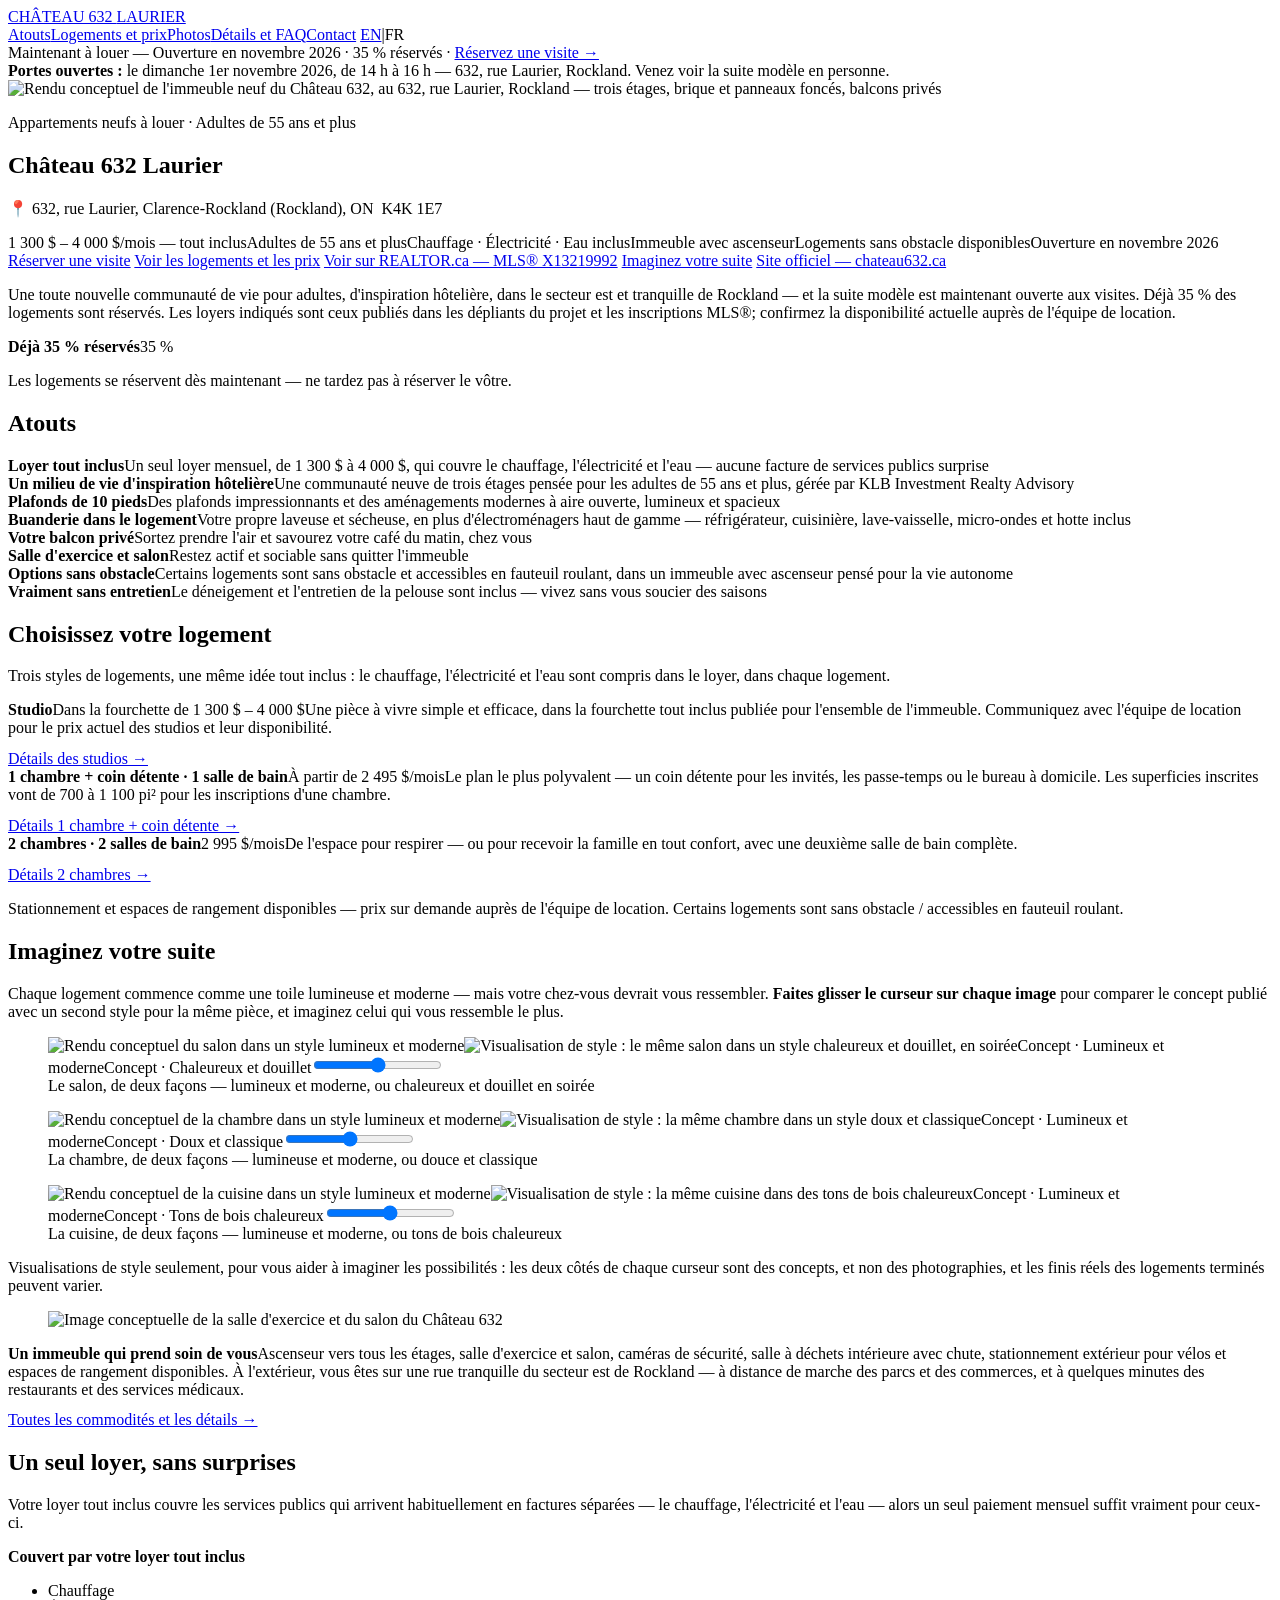
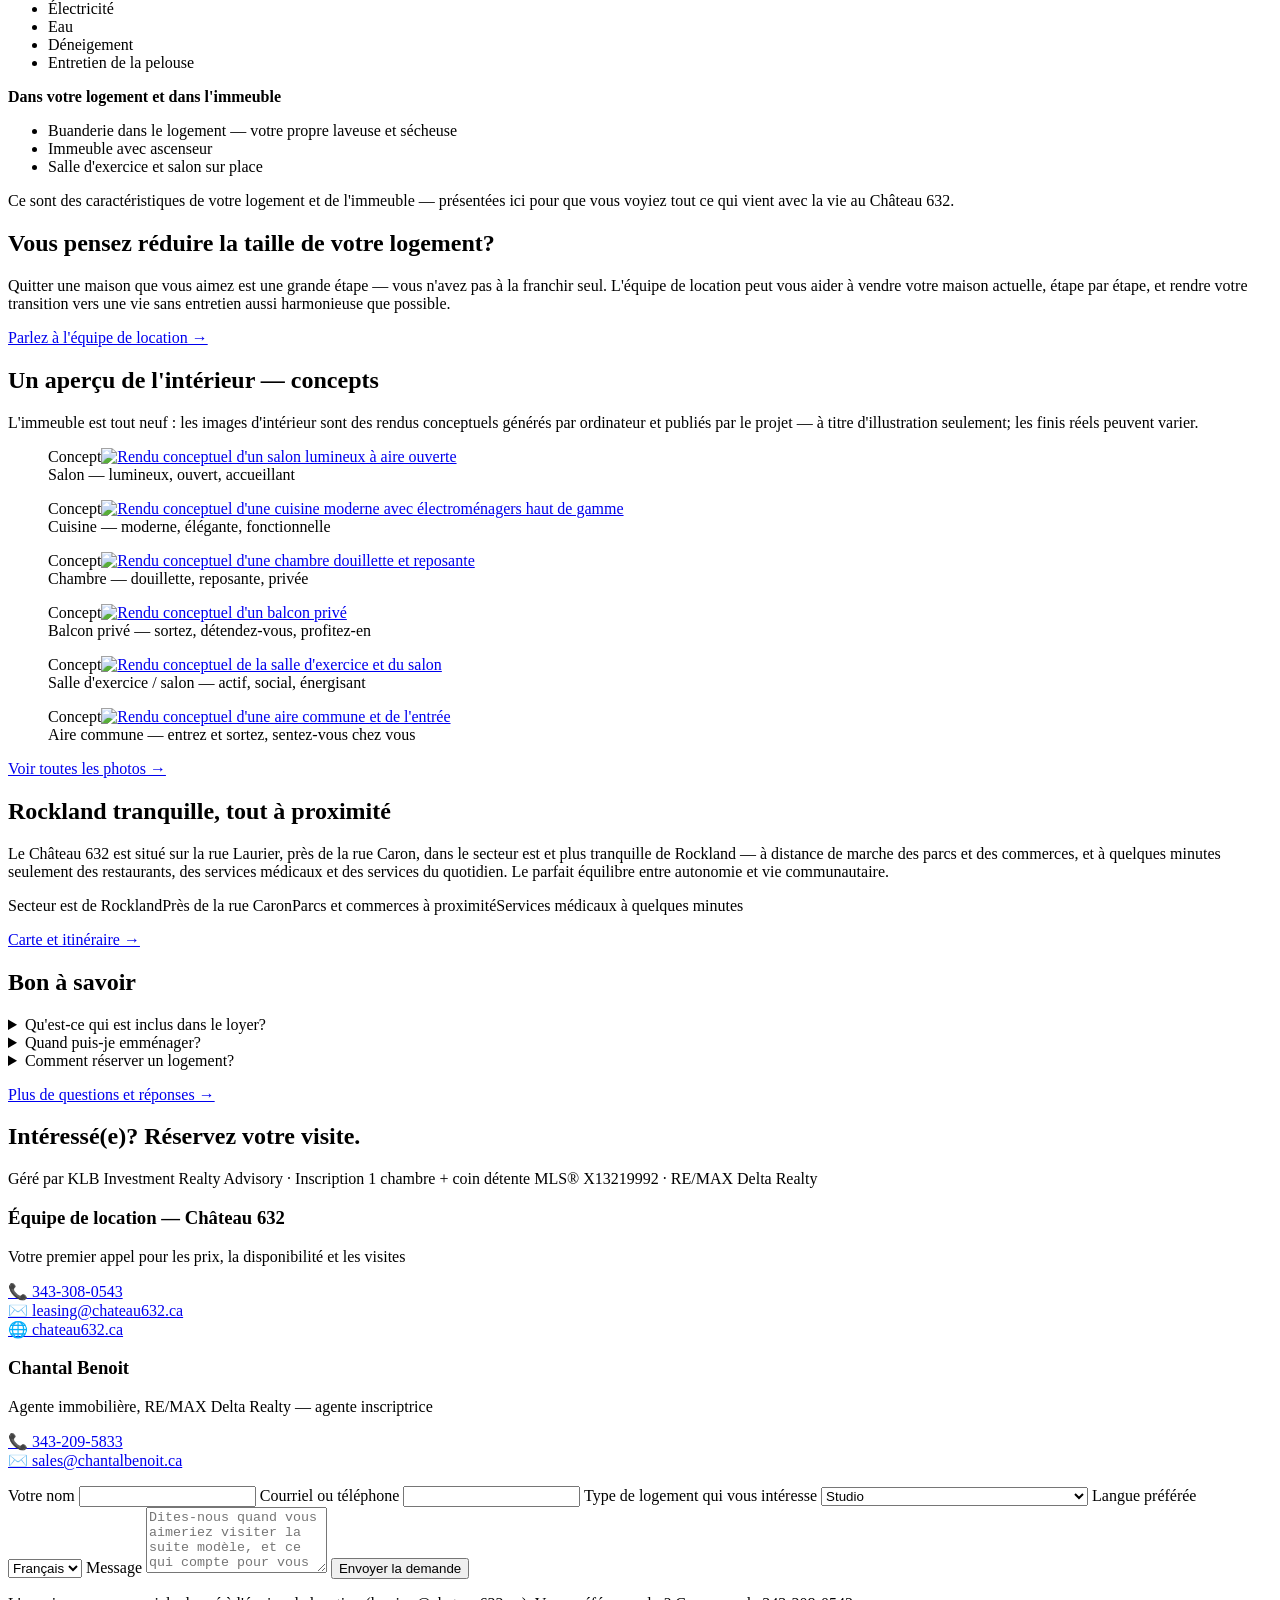
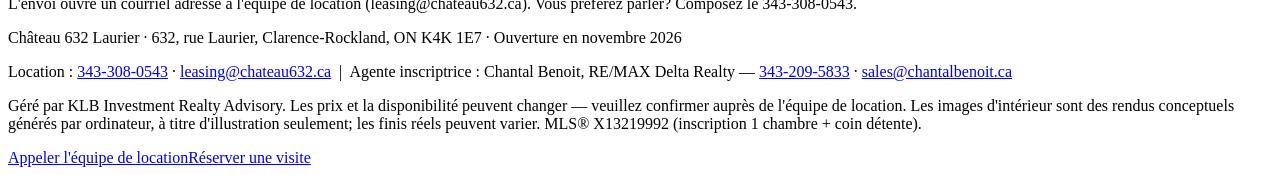
==== fr/index.html @ e91dbe4c "Château 632 site v3 — French pages" ====
<!DOCTYPE html>
<html lang="fr">
<head>
<meta charset="UTF-8">
<meta name="viewport" content="width=device-width, initial-scale=1">
<title>Château 632 Laurier — Appartements neufs 55 ans et plus à louer à Rockland, ON | Ouverture en novembre 2026</title>
<meta name="description" content="Nouvelle communauté d'appartements de style hôtelier pour adultes de 55 ans et plus, au 632, rue Laurier, Clarence-Rockland, ON K4K 1E7. Studios, 1 chambre + coin détente et 2 chambres, de 1 300 $ à 4 000 $/mois tout inclus (chauffage, électricité, eau). Ouverture en novembre 2026 — réservations en cours. Location : 343-308-0543.">
<link rel="canonical" href="https://rockland-rentals.github.io/chateau-632-laurier/fr/">
<link rel="alternate" hreflang="en" href="../">
<link rel="alternate" hreflang="fr" href="./">
<link rel="preconnect" href="https://fonts.googleapis.com">
<link rel="preconnect" href="https://fonts.gstatic.com" crossorigin>
<link href="https://fonts.googleapis.com/css2?family=Fraunces:opsz,wght@9..144,500;9..144,600;9..144,700&family=Inter:wght@400;600;700;800&display=swap" rel="stylesheet">
<link rel="icon" href="../assets/favicon.svg" type="image/svg+xml">
<meta property="og:type" content="website">
<meta property="og:title" content="Château 632 Laurier — Appartements 55 ans et plus à louer à Rockland, ON">
<meta property="og:description" content="Nouveau milieu de vie pour adultes, d'inspiration hôtelière, à Clarence-Rockland. Tout inclus, de 1 300 $ à 4 000 $/mois. Ouverture en novembre 2026 — déjà 35 % réservés.">
<meta property="og:image" content="https://rockland-rentals.github.io/chateau-632-laurier/assets/img/hero.jpg">
<meta property="og:url" content="https://rockland-rentals.github.io/chateau-632-laurier/fr/">
<link rel="preload" as="image" href="../assets/img/hero.jpg">
<link rel="stylesheet" href="../assets/style.css">
<script type="application/ld+json">
{"@context":"https://schema.org","@type":"ApartmentComplex","name":"Château 632 Laurier","address":{"@type":"PostalAddress","streetAddress":"632, rue Laurier","addressLocality":"Clarence-Rockland","addressRegion":"ON","postalCode":"K4K 1E7","addressCountry":"CA"},"telephone":"+1-343-308-0543","email":"leasing@chateau632.ca","url":"https://rockland-rentals.github.io/chateau-632-laurier/fr/"}
</script>
</head>
<body>
<header class="topbar">
  <div class="wrap topbar-in">
    <a class="brand" href="#">CHÂTEAU 632 <span>LAURIER</span></a>
    <nav>
      <a href="#atouts">Atouts</a><a href="suites.html">Logements et prix</a><a href="photos.html">Photos</a><a href="details.html">Détails et FAQ</a><a href="#contact">Contact</a>
      <span class="langtoggle" role="group" aria-label="Langue / Language"><a class="langopt" href="../">EN</a><span class="langsep" aria-hidden="true">|</span><span class="langopt is-current" aria-current="true">FR</span></span>
    </nav>
  </div>
</header>
<div class="leasebar">Maintenant à louer — Ouverture en novembre 2026 · 35 % réservés · <a href="#contact">Réservez une visite →</a></div>
<div class="openhouse"><strong>Portes ouvertes :</strong> le dimanche 1er novembre 2026, de 14 h à 16 h — 632, rue Laurier, Rockland. Venez voir la suite modèle en personne.</div>

<section class="hero">
  <img class="hero-img" src="../assets/img/hero.jpg" alt="Rendu conceptuel de l'immeuble neuf du Château 632, au 632, rue Laurier, Rockland — trois étages, brique et panneaux foncés, balcons privés">
  <div class="hero-card wrap">
    <p class="eyebrow">Appartements neufs à louer · Adultes de 55 ans et plus</p>
    <h1>Château 632 Laurier</h1>
    <p class="addr">📍 632, rue Laurier, Clarence-Rockland (Rockland), ON&nbsp; K4K&nbsp;1E7</p>
    <div class="badges">
      <span class="hl">1 300 $ – 4 000 $/mois — tout inclus</span><span>Adultes de 55 ans et plus</span><span>Chauffage · Électricité · Eau inclus</span><span>Immeuble avec ascenseur</span><span>Logements sans obstacle disponibles</span><span>Ouverture en novembre 2026</span>
    </div>
    <div class="cta-row">
      <a class="btn primary" href="#contact">Réserver une visite</a>
      <a class="btn" href="suites.html">Voir les logements et les prix</a>
      <a class="btn" href="https://www.realtor.ca/real-estate/29831370/204-206-304-306-632-laurier-street-clarence-rockland-606-town-of-rockland" target="_blank" rel="noopener">Voir sur REALTOR.ca — MLS® X13219992</a>
      <a class="btn" href="#vision">Imaginez votre suite</a>
      <a class="btn" href="https://chateau632.ca" target="_blank" rel="noopener">Site officiel — chateau632.ca</a>
    </div>
    <p class="note">Une toute nouvelle communauté de vie pour adultes, d'inspiration hôtelière, dans le secteur est et tranquille de Rockland — et la suite modèle est maintenant ouverte aux visites. Déjà 35 % des logements sont réservés. Les loyers indiqués sont ceux publiés dans les dépliants du projet et les inscriptions MLS®; confirmez la disponibilité actuelle auprès de l'équipe de location.</p>
    <div class="reserved">
      <div class="reserved-top"><strong>Déjà 35 % réservés</strong><span>35 %</span></div>
      <div class="reserved-bar" role="img" aria-label="35 pour cent des logements déjà réservés"><div class="reserved-fill"></div></div>
      <p>Les logements se réservent dès maintenant — ne tardez pas à réserver le vôtre.</p>
    </div>
  </div>
</section>

<main class="wrap">
  <section id="atouts">
    <h2>Atouts</h2>
    <div class="grid">
      <div class="card"><strong>Loyer tout inclus</strong><span>Un seul loyer mensuel, de 1 300 $ à 4 000 $, qui couvre le chauffage, l'électricité et l'eau — aucune facture de services publics surprise</span></div>
      <div class="card"><strong>Un milieu de vie d'inspiration hôtelière</strong><span>Une communauté neuve de trois étages pensée pour les adultes de 55 ans et plus, gérée par KLB Investment Realty Advisory</span></div>
      <div class="card"><strong>Plafonds de 10 pieds</strong><span>Des plafonds impressionnants et des aménagements modernes à aire ouverte, lumineux et spacieux</span></div>
      <div class="card"><strong>Buanderie dans le logement</strong><span>Votre propre laveuse et sécheuse, en plus d'électroménagers haut de gamme — réfrigérateur, cuisinière, lave-vaisselle, micro-ondes et hotte inclus</span></div>
      <div class="card"><strong>Votre balcon privé</strong><span>Sortez prendre l'air et savourez votre café du matin, chez vous</span></div>
      <div class="card"><strong>Salle d'exercice et salon</strong><span>Restez actif et sociable sans quitter l'immeuble</span></div>
      <div class="card"><strong>Options sans obstacle</strong><span>Certains logements sont sans obstacle et accessibles en fauteuil roulant, dans un immeuble avec ascenseur pensé pour la vie autonome</span></div>
      <div class="card"><strong>Vraiment sans entretien</strong><span>Le déneigement et l'entretien de la pelouse sont inclus — vivez sans vous soucier des saisons</span></div>
    </div>
  </section>

  <section id="logements">
    <h2>Choisissez votre logement</h2>
    <p>Trois styles de logements, une même idée tout inclus : le chauffage, l'électricité et l'eau sont compris dans le loyer, dans chaque logement.</p>
    <div class="grid">
      <div class="card"><strong>Studio</strong><span class="price">Dans la fourchette de 1 300 $ – 4 000 $</span><span>Une pièce à vivre simple et efficace, dans la fourchette tout inclus publiée pour l'ensemble de l'immeuble. Communiquez avec l'équipe de location pour le prix actuel des studios et leur disponibilité.</span><p style="margin:.8em 0 0"><a class="btn" href="suites.html">Détails des studios →</a></p></div>
      <div class="card"><strong>1 chambre + coin détente · 1 salle de bain</strong><span class="price">À partir de 2 495 $/mois</span><span>Le plan le plus polyvalent — un coin détente pour les invités, les passe-temps ou le bureau à domicile. Les superficies inscrites vont de 700 à 1 100 pi² pour les inscriptions d'une chambre.</span><p style="margin:.8em 0 0"><a class="btn" href="suites.html">Détails 1 chambre + coin détente →</a></p></div>
      <div class="card"><strong>2 chambres · 2 salles de bain</strong><span class="price">2 995 $/mois</span><span>De l'espace pour respirer — ou pour recevoir la famille en tout confort, avec une deuxième salle de bain complète.</span><p style="margin:.8em 0 0"><a class="btn" href="suites.html">Détails 2 chambres →</a></p></div>
    </div>
    <p class="note">Stationnement et espaces de rangement disponibles — prix sur demande auprès de l'équipe de location. Certains logements sont sans obstacle / accessibles en fauteuil roulant.</p>
  </section>


  <section id="vision" class="concepts">
    <h2>Imaginez votre suite</h2>
    <p>Chaque logement commence comme une toile lumineuse et moderne — mais votre chez-vous devrait vous ressembler. <strong>Faites glisser le curseur sur chaque image</strong> pour comparer le concept publié avec un second style pour la même pièce, et imaginez celui qui vous ressemble le plus.</p>
    <div class="compare-grid">
      <figure>
        <div class="compare"><img src="../assets/img/living-room.jpg" alt="Rendu conceptuel du salon dans un style lumineux et moderne"><img class="cmp-top" src="../assets/img/living-room-alt.jpg" alt="Visualisation de style : le même salon dans un style chaleureux et douillet, en soirée"><span class="cmp-label left">Concept · Lumineux et moderne</span><span class="cmp-label right">Concept · Chaleureux et douillet</span><input type="range" min="0" max="100" value="50" aria-label="Glissez pour comparer le salon dans les styles lumineux et moderne, et chaleureux et douillet"></div>
        <figcaption>Le salon, de deux façons — lumineux et moderne, ou chaleureux et douillet en soirée</figcaption>
      </figure>
      <figure>
        <div class="compare"><img src="../assets/img/bedroom.jpg" alt="Rendu conceptuel de la chambre dans un style lumineux et moderne"><img class="cmp-top" src="../assets/img/bedroom-alt.jpg" alt="Visualisation de style : la même chambre dans un style doux et classique"><span class="cmp-label left">Concept · Lumineux et moderne</span><span class="cmp-label right">Concept · Doux et classique</span><input type="range" min="0" max="100" value="50" aria-label="Glissez pour comparer la chambre dans les styles lumineux et moderne, et doux et classique"></div>
        <figcaption>La chambre, de deux façons — lumineuse et moderne, ou douce et classique</figcaption>
      </figure>
      <figure>
        <div class="compare"><img src="../assets/img/kitchen.jpg" alt="Rendu conceptuel de la cuisine dans un style lumineux et moderne"><img class="cmp-top" src="../assets/img/kitchen-alt.jpg" alt="Visualisation de style : la même cuisine dans des tons de bois chaleureux"><span class="cmp-label left">Concept · Lumineux et moderne</span><span class="cmp-label right">Concept · Tons de bois chaleureux</span><input type="range" min="0" max="100" value="50" aria-label="Glissez pour comparer la cuisine dans les styles lumineux et moderne, et tons de bois chaleureux"></div>
        <figcaption>La cuisine, de deux façons — lumineuse et moderne, ou tons de bois chaleureux</figcaption>
      </figure>
    </div>
    <p class="note">Visualisations de style seulement, pour vous aider à imaginer les possibilités : les deux côtés de chaque curseur sont des concepts, et non des photographies, et les finis réels des logements terminés peuvent varier.</p>
  </section>

  <section id="commodites">
    <div class="grid two" style="align-items:stretch">
      <figure class="feature-photo"><img src="../assets/img/exercise-lounge.jpg" alt="Image conceptuelle de la salle d'exercice et du salon du Château 632"></figure>
      <div class="card"><strong>Un immeuble qui prend soin de vous</strong><span>Ascenseur vers tous les étages, salle d'exercice et salon, caméras de sécurité, salle à déchets intérieure avec chute, stationnement extérieur pour vélos et espaces de rangement disponibles. À l'extérieur, vous êtes sur une rue tranquille du secteur est de Rockland — à distance de marche des parcs et des commerces, et à quelques minutes des restaurants et des services médicaux.</span><p style="margin:.8em 0 0"><a class="btn" href="details.html">Toutes les commodités et les détails →</a></p></div>
    </div>
  </section>


  <section id="inclus">
    <h2>Un seul loyer, sans surprises</h2>
    <p>Votre loyer tout inclus couvre les services publics qui arrivent habituellement en factures séparées — le chauffage, l'électricité et l'eau — alors un seul paiement mensuel suffit vraiment pour ceux-ci.</p>
    <div class="grid two">
      <div class="card"><strong>Couvert par votre loyer tout inclus</strong>
        <ul class="checklist">
          <li>Chauffage</li>
          <li>Électricité</li>
          <li>Eau</li>
          <li>Déneigement</li>
          <li>Entretien de la pelouse</li>
        </ul>
      </div>
      <div class="card"><strong>Dans votre logement et dans l'immeuble</strong>
        <ul class="checklist">
          <li>Buanderie dans le logement — votre propre laveuse et sécheuse</li>
          <li>Immeuble avec ascenseur</li>
          <li>Salle d'exercice et salon sur place</li>
        </ul>
        <p class="note">Ce sont des caractéristiques de votre logement et de l'immeuble — présentées ici pour que vous voyiez tout ce qui vient avec la vie au Château 632.</p>
      </div>
    </div>
  </section>

  <section id="reduction" class="concepts">
    <h2>Vous pensez réduire la taille de votre logement?</h2>
    <p>Quitter une maison que vous aimez est une grande étape — vous n'avez pas à la franchir seul. L'équipe de location peut vous aider à vendre votre maison actuelle, étape par étape, et rendre votre transition vers une vie sans entretien aussi harmonieuse que possible.</p>
    <p><a class="btn primary" href="#contact">Parlez à l'équipe de location →</a></p>
  </section>

  <section id="photos">
    <h2>Un aperçu de l'intérieur — concepts</h2>
    <p class="note">L'immeuble est tout neuf : les images d'intérieur sont des rendus conceptuels générés par ordinateur et publiés par le projet — à titre d'illustration seulement; les finis réels peuvent varier.</p>
    <div class="gallery">
      <figure><span class="concept-tag">Concept</span><a href="../assets/img/living-room.jpg"><img src="../assets/img/living-room.jpg" alt="Rendu conceptuel d'un salon lumineux à aire ouverte"></a><figcaption>Salon — lumineux, ouvert, accueillant</figcaption></figure>
      <figure><span class="concept-tag">Concept</span><a href="../assets/img/kitchen.jpg"><img src="../assets/img/kitchen.jpg" alt="Rendu conceptuel d'une cuisine moderne avec électroménagers haut de gamme"></a><figcaption>Cuisine — moderne, élégante, fonctionnelle</figcaption></figure>
      <figure><span class="concept-tag">Concept</span><a href="../assets/img/bedroom.jpg"><img src="../assets/img/bedroom.jpg" alt="Rendu conceptuel d'une chambre douillette et reposante"></a><figcaption>Chambre — douillette, reposante, privée</figcaption></figure>
      <figure><span class="concept-tag">Concept</span><a href="../assets/img/balcony.jpg"><img src="../assets/img/balcony.jpg" alt="Rendu conceptuel d'un balcon privé"></a><figcaption>Balcon privé — sortez, détendez-vous, profitez-en</figcaption></figure>
      <figure><span class="concept-tag">Concept</span><a href="../assets/img/exercise-lounge.jpg"><img src="../assets/img/exercise-lounge.jpg" alt="Rendu conceptuel de la salle d'exercice et du salon"></a><figcaption>Salle d'exercice / salon — actif, social, énergisant</figcaption></figure>
      <figure><span class="concept-tag">Concept</span><a href="../assets/img/common-area.jpg"><img src="../assets/img/common-area.jpg" alt="Rendu conceptuel d'une aire commune et de l'entrée"></a><figcaption>Aire commune — entrez et sortez, sentez-vous chez vous</figcaption></figure>
    </div>
    <p><a class="btn" href="photos.html">Voir toutes les photos →</a></p>
  </section>

  <section id="secteur">
    <h2>Rockland tranquille, tout à proximité</h2>
    <p>Le Château 632 est situé sur la rue Laurier, près de la rue Caron, dans le secteur est et plus tranquille de Rockland — à distance de marche des parcs et des commerces, et à quelques minutes seulement des restaurants, des services médicaux et des services du quotidien. Le parfait équilibre entre autonomie et vie communautaire.</p>
    <div class="badges">
      <span>Secteur est de Rockland</span><span>Près de la rue Caron</span><span>Parcs et commerces à proximité</span><span>Services médicaux à quelques minutes</span>
    </div>
    <p><a class="btn" href="details.html#emplacement">Carte et itinéraire →</a></p>
  </section>

  <section id="faq-apercu" class="faq">
    <h2>Bon à savoir</h2>
    <details><summary>Qu'est-ce qui est inclus dans le loyer?</summary><p>Le chauffage, l'électricité et l'eau sont inclus dans le loyer de chaque logement, et le déneigement et l'entretien de la pelouse le sont aussi. Le stationnement et le rangement sont disponibles — demandez les prix actuels à l'équipe de location.</p></details>
    <details><summary>Quand puis-je emménager?</summary><p>Le Château 632 ouvre en novembre 2026, et les réservations sont en cours — déjà 35 % des logements sont réservés. La suite modèle est ouverte aux visites.</p></details>
    <details><summary>Comment réserver un logement?</summary><p>Appelez l'équipe de location au <a href="tel:+13433080543">343-308-0543</a> ou écrivez à <a href="mailto:leasing@chateau632.ca">leasing@chateau632.ca</a> pour réserver une visite et choisir votre logement.</p></details>
    <p><a class="btn" href="details.html#faq">Plus de questions et réponses →</a></p>
  </section>

  <section id="contact">
    <h2>Intéressé(e)? Réservez votre visite.</h2>
    <p class="note">Géré par KLB Investment Realty Advisory · Inscription 1 chambre + coin détente MLS® X13219992 · RE/MAX Delta Realty</p>
    <div class="grid two">
      <div class="card contact-card">
        <h3>Équipe de location — Château 632</h3>
        <p>Votre premier appel pour les prix, la disponibilité et les visites</p>
        <p><a href="tel:+13433080543">📞 343-308-0543</a><br><a href="mailto:leasing@chateau632.ca">✉️ leasing@chateau632.ca</a><br><a href="https://chateau632.ca" target="_blank" rel="noopener">🌐 chateau632.ca</a></p>
      </div>
      <div class="card contact-card">
        <h3>Chantal Benoit</h3>
        <p>Agente immobilière, RE/MAX Delta Realty — agente inscriptrice</p>
        <p><a href="tel:+13432095833">📞 343-209-5833</a><br><a href="mailto:sales@chantalbenoit.ca">✉️ sales@chantalbenoit.ca</a></p>
      </div>
    </div>

    <form name="inquiry" method="POST" class="form">
      <label>Votre nom <input name="name" required></label>
      <label>Courriel ou téléphone <input name="contact" required></label>
      <label>Type de logement qui vous intéresse
        <select name="suite">
          <option>Studio</option>
          <option>1 chambre + coin détente, 1 salle de bain</option>
          <option>2 chambres, 2 salles de bain</option>
          <option>Pas encore certain</option>
        </select>
      </label>
      <label>Langue préférée
        <select name="language">
          <option>Français</option>
          <option>English</option>
        </select>
      </label>
      <label>Message <textarea name="message" rows="4" placeholder="Dites-nous quand vous aimeriez visiter la suite modèle, et ce qui compte pour vous — étage, balcon, caractéristiques sans obstacle…"></textarea></label>
      <button class="btn primary" type="submit">Envoyer la demande</button>
      <p class="note">L'envoi ouvre un courriel adressé à l'équipe de location (leasing@chateau632.ca). Vous préférez parler? Composez le 343-308-0543.</p>
    </form>
  </section>
</main>

<footer>
  <div class="wrap">
    <p>Château 632 Laurier · 632, rue Laurier, Clarence-Rockland, ON K4K 1E7 · Ouverture en novembre 2026</p>
    <p>Location : <a href="tel:+13433080543">343-308-0543</a> · <a href="mailto:leasing@chateau632.ca">leasing@chateau632.ca</a> &nbsp;|&nbsp; Agente inscriptrice : Chantal Benoit, RE/MAX Delta Realty — <a href="tel:+13432095833">343-209-5833</a> · <a href="mailto:sales@chantalbenoit.ca">sales@chantalbenoit.ca</a></p>
    <p class="small">Géré par KLB Investment Realty Advisory. Les prix et la disponibilité peuvent changer — veuillez confirmer auprès de l'équipe de location. Les images d'intérieur sont des rendus conceptuels générés par ordinateur, à titre d'illustration seulement; les finis réels peuvent varier. MLS® X13219992 (inscription 1 chambre + coin détente).</p>
  </div>
</footer>

<div class="callbar">
  <a href="tel:+13433080543">Appeler l'équipe de location</a><a href="#contact">Réserver une visite</a>
</div>
<script src="../assets/site.js"></script>
</body>
</html>
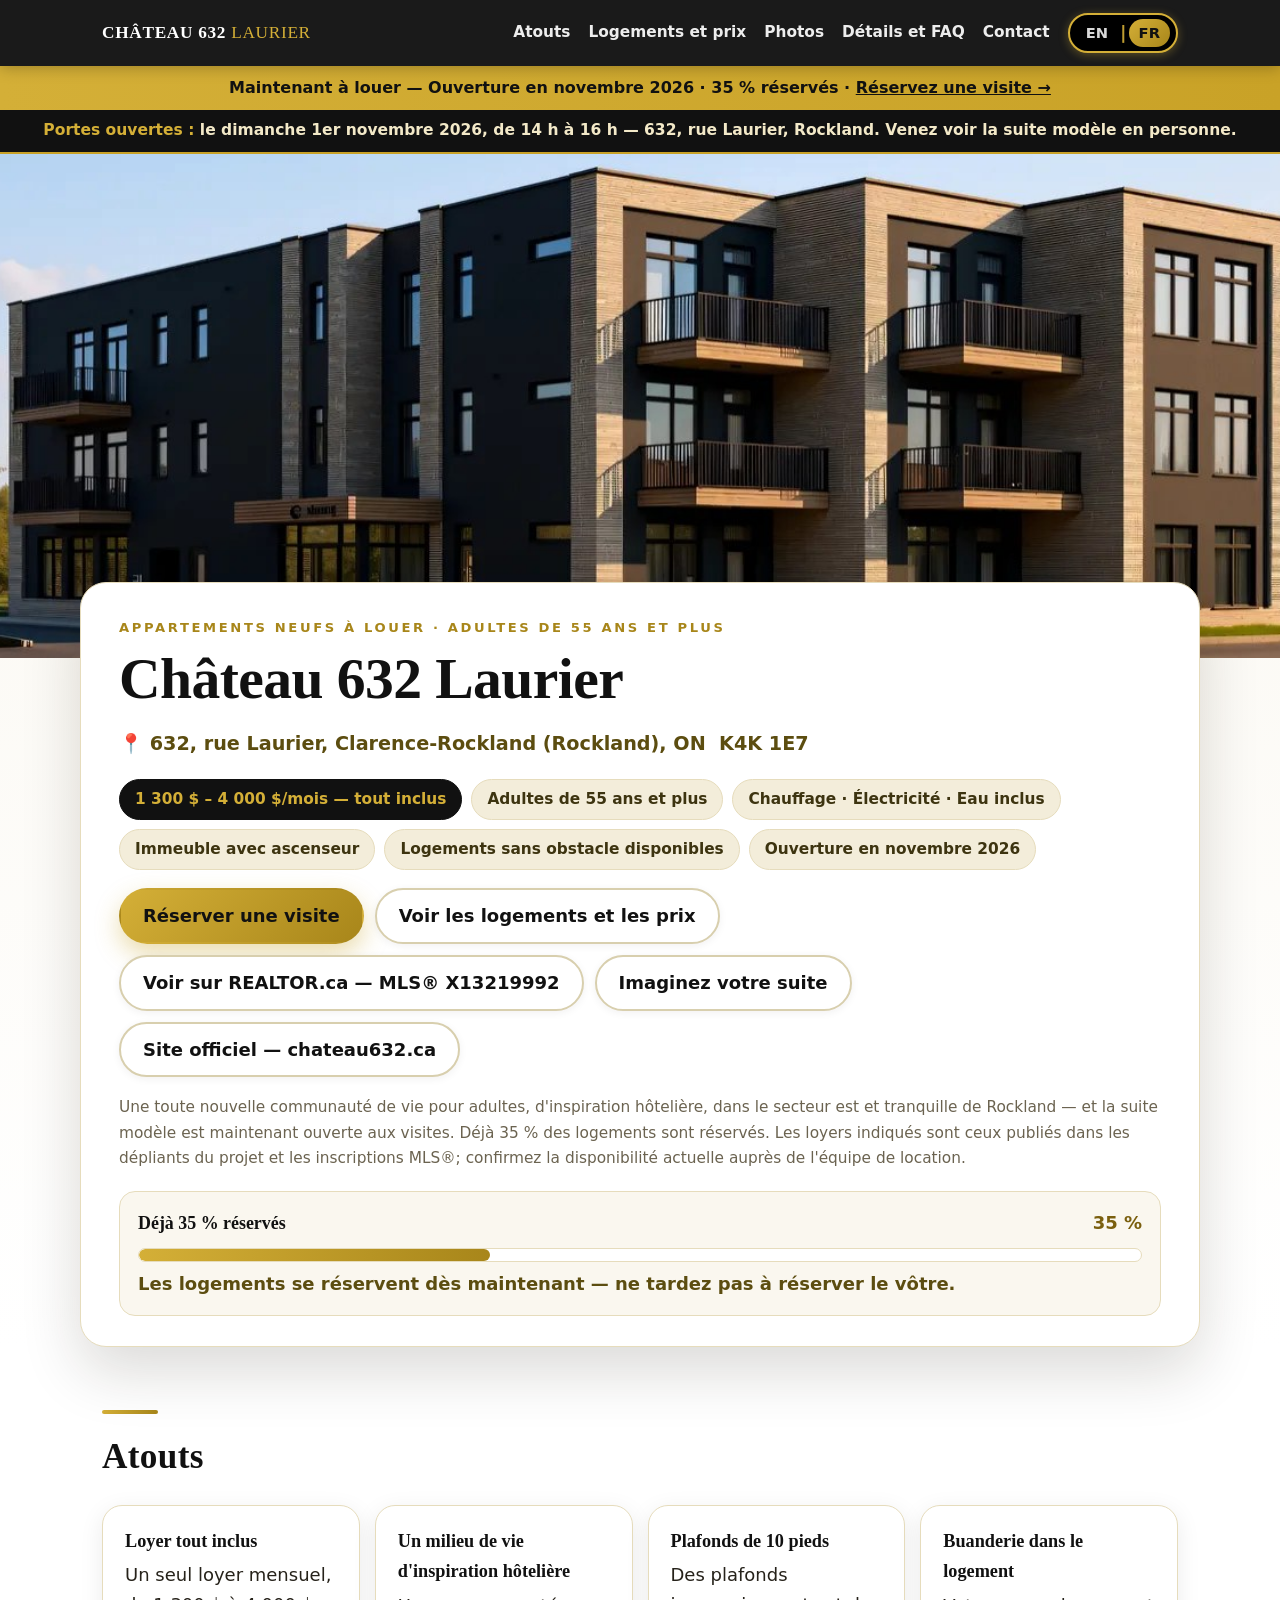
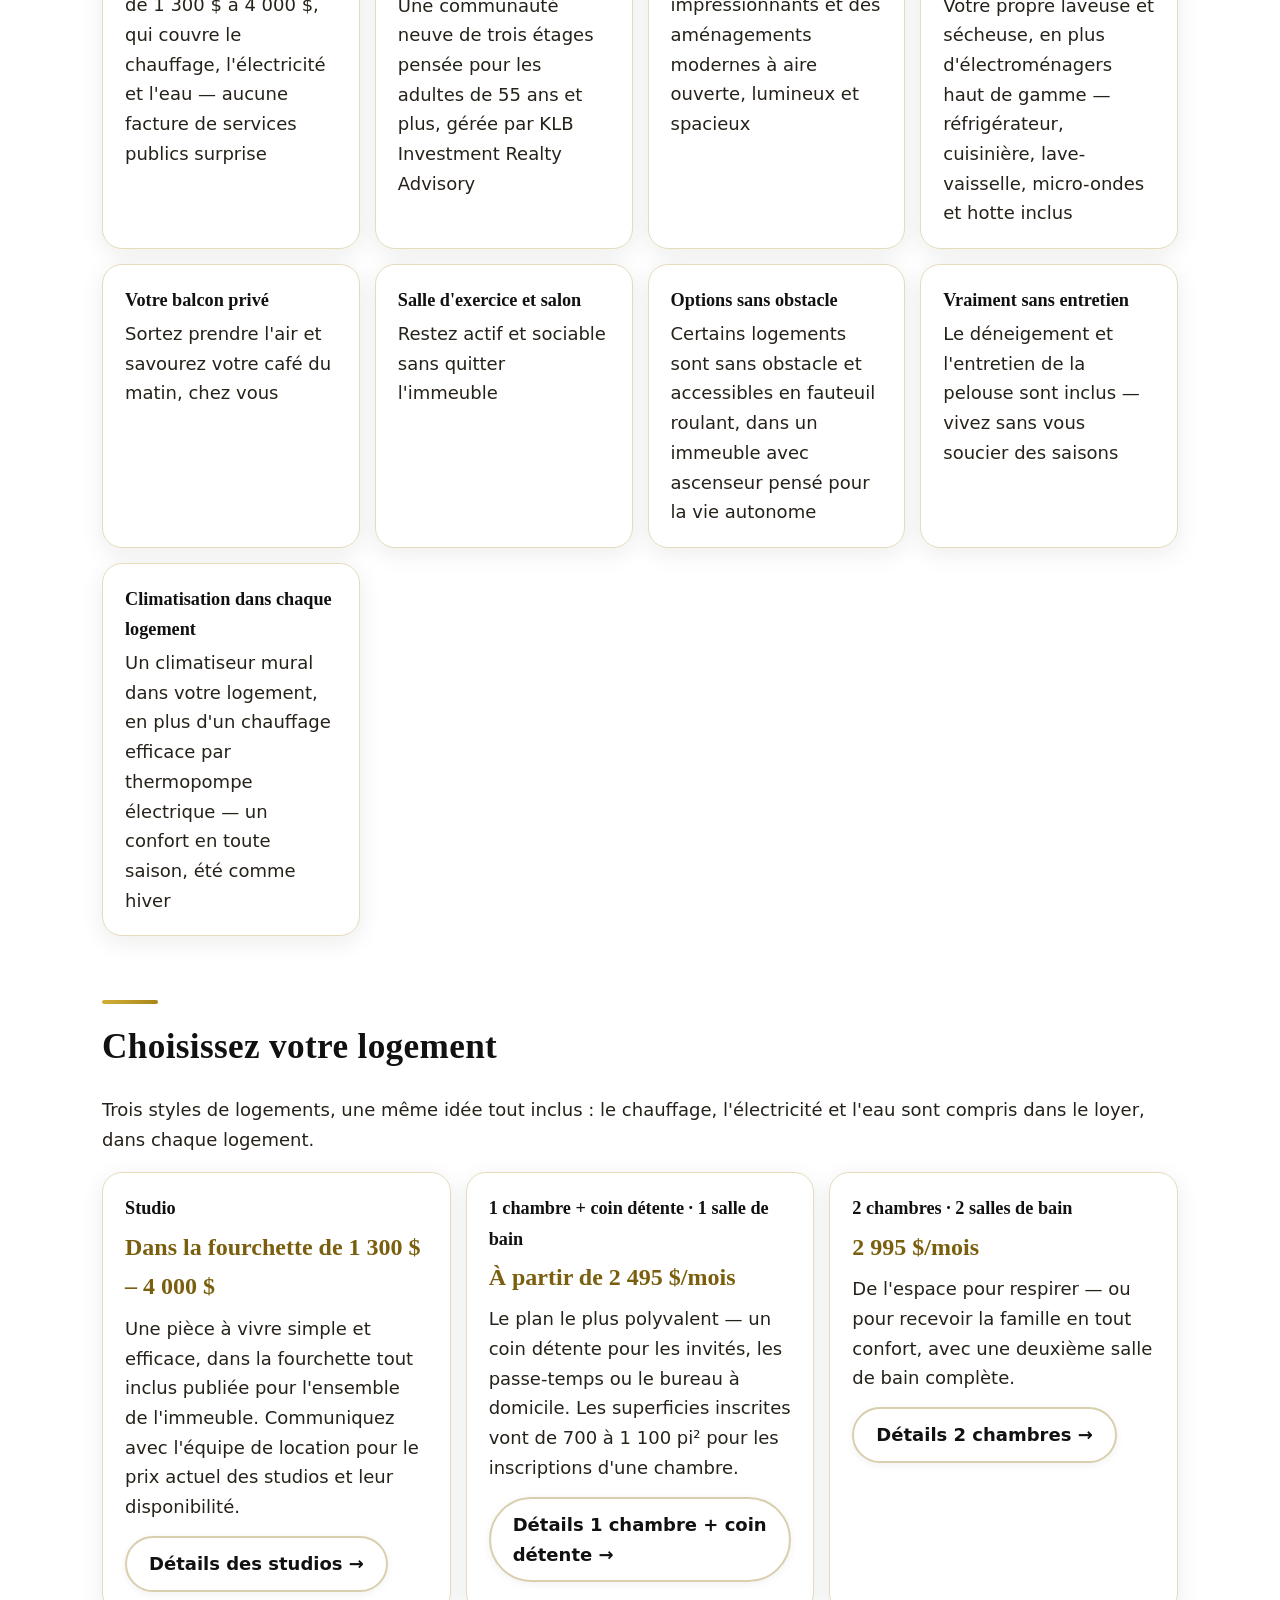
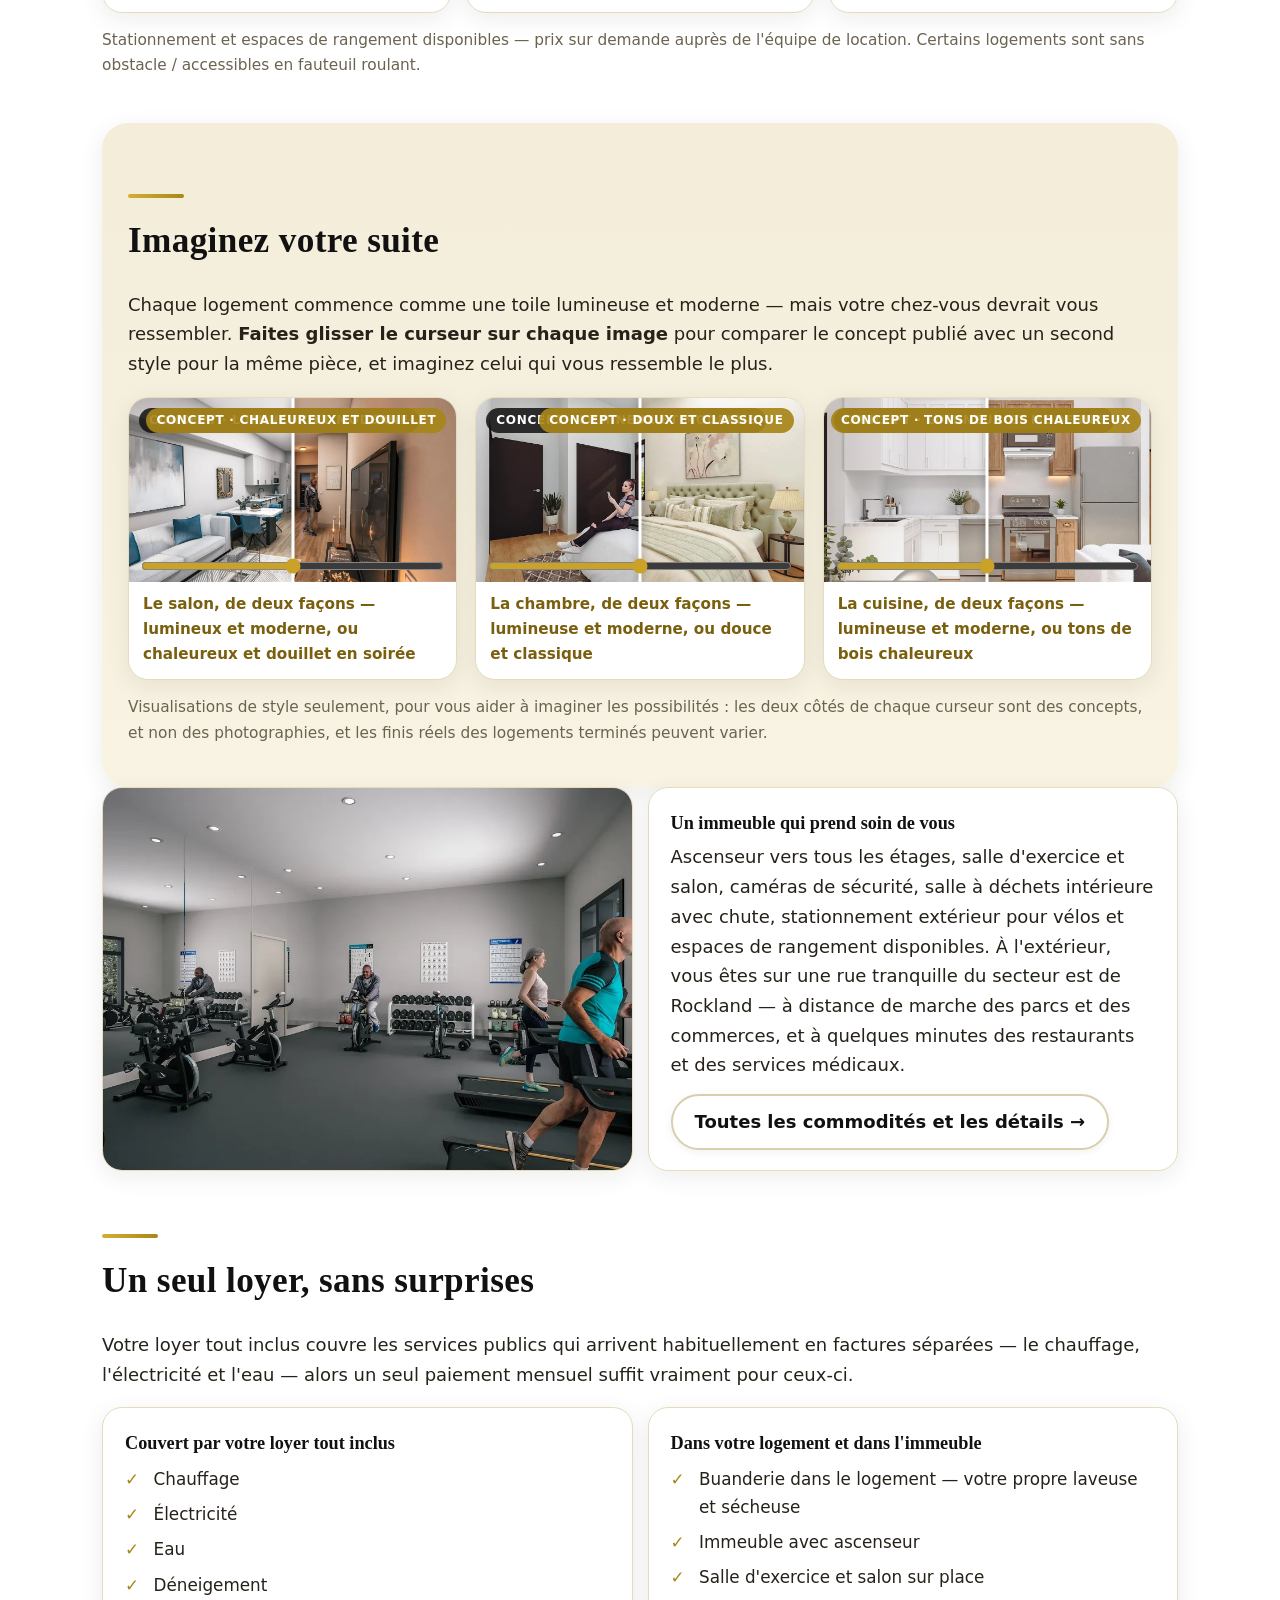
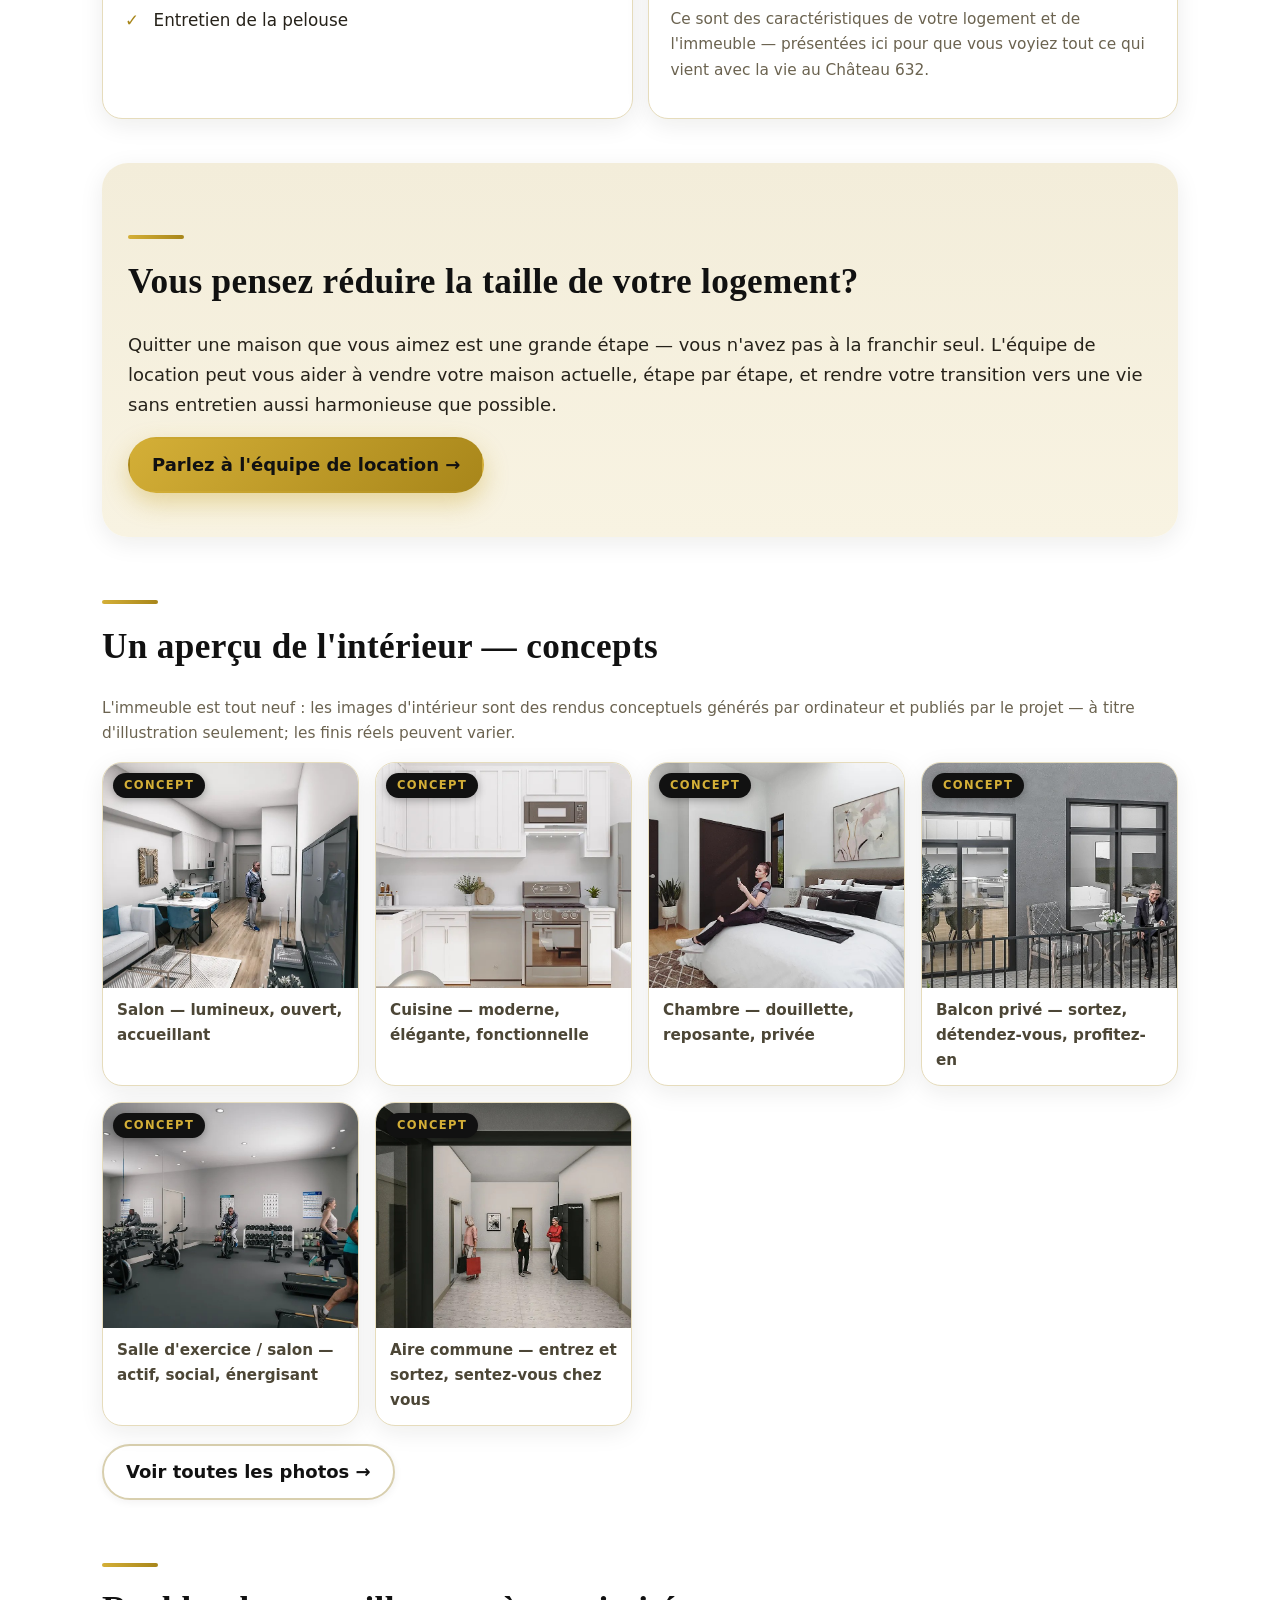
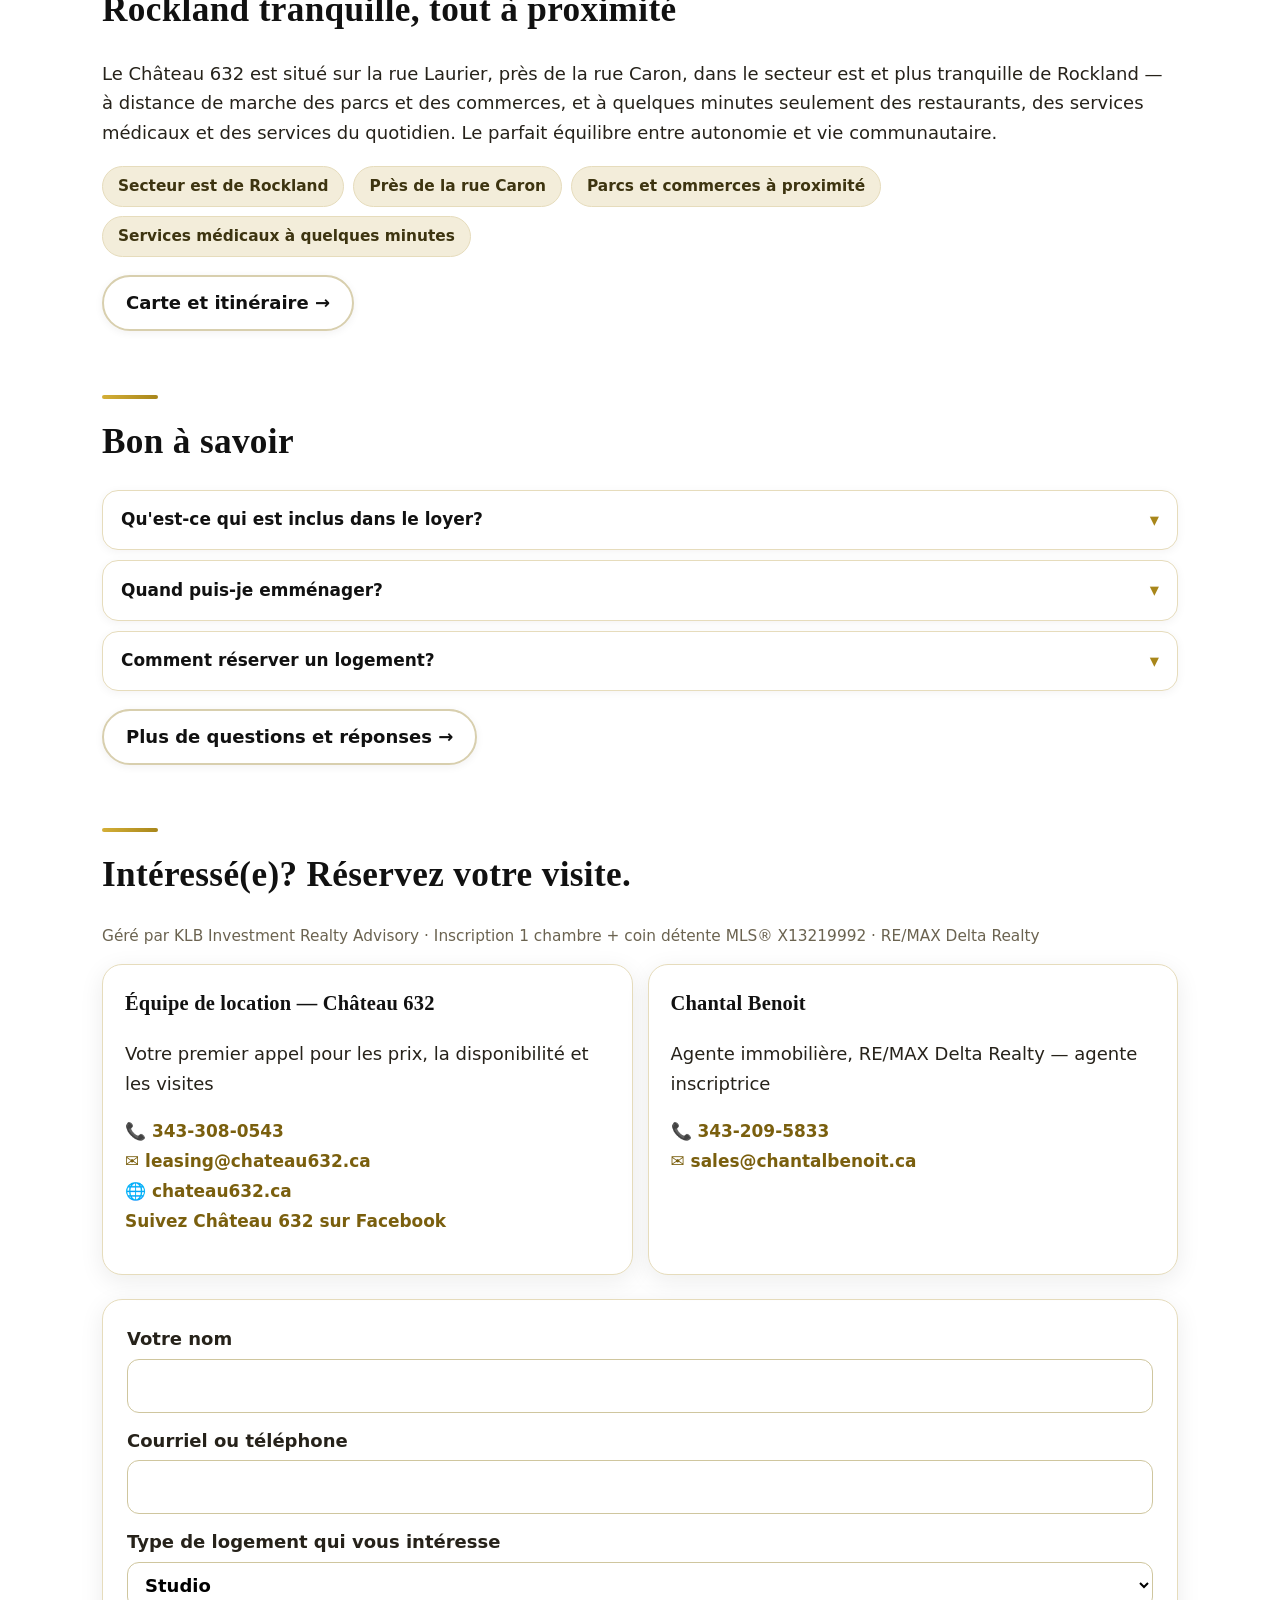
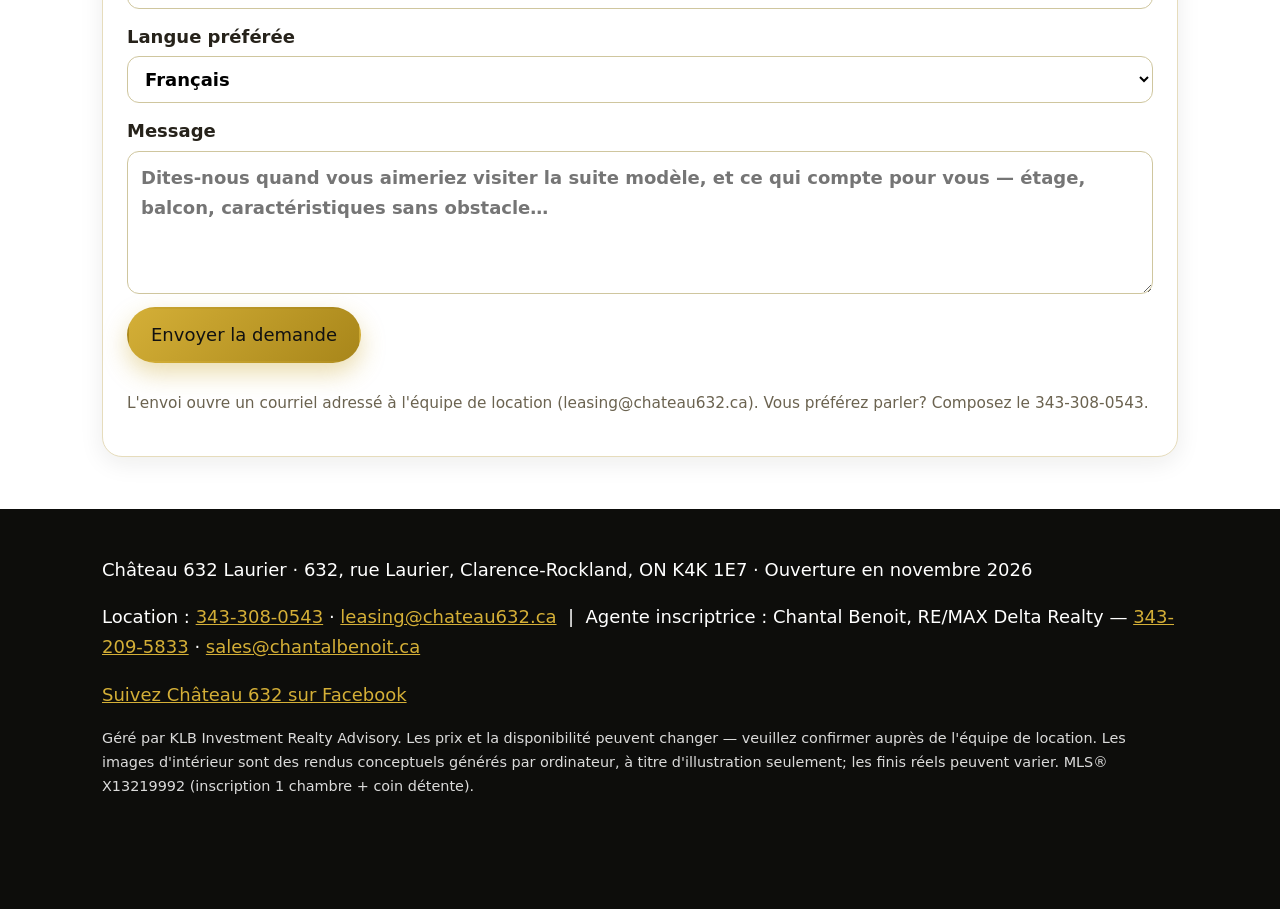
==== commit d7fd83fe: "Château 632 site v4 — A/C, construction timeline, suite numbers, Facebook link, construction aerial" ====
--- a/fr/index.html
+++ b/fr/index.html
@@ -73,6 +73,7 @@
       <div class="card"><strong>Salle d'exercice et salon</strong><span>Restez actif et sociable sans quitter l'immeuble</span></div>
       <div class="card"><strong>Options sans obstacle</strong><span>Certains logements sont sans obstacle et accessibles en fauteuil roulant, dans un immeuble avec ascenseur pensé pour la vie autonome</span></div>
       <div class="card"><strong>Vraiment sans entretien</strong><span>Le déneigement et l'entretien de la pelouse sont inclus — vivez sans vous soucier des saisons</span></div>
+      <div class="card"><strong>Climatisation dans chaque logement</strong><span>Un climatiseur mural dans votre logement, en plus d'un chauffage efficace par thermopompe électrique — un confort en toute saison, été comme hiver</span></div>
     </div>
   </section>
 
@@ -184,7 +185,7 @@
       <div class="card contact-card">
         <h3>Équipe de location — Château 632</h3>
         <p>Votre premier appel pour les prix, la disponibilité et les visites</p>
-        <p><a href="tel:+13433080543">📞 343-308-0543</a><br><a href="mailto:leasing@chateau632.ca">✉️ leasing@chateau632.ca</a><br><a href="https://chateau632.ca" target="_blank" rel="noopener">🌐 chateau632.ca</a></p>
+        <p><a href="tel:+13433080543">📞 343-308-0543</a><br><a href="mailto:leasing@chateau632.ca">✉️ leasing@chateau632.ca</a><br><a href="https://chateau632.ca" target="_blank" rel="noopener">🌐 chateau632.ca</a><br><a href="https://www.facebook.com/Chateau632" target="_blank" rel="noopener">Suivez Château 632 sur Facebook</a></p>
       </div>
       <div class="card contact-card">
         <h3>Chantal Benoit</h3>
@@ -221,6 +222,7 @@
   <div class="wrap">
     <p>Château 632 Laurier · 632, rue Laurier, Clarence-Rockland, ON K4K 1E7 · Ouverture en novembre 2026</p>
     <p>Location : <a href="tel:+13433080543">343-308-0543</a> · <a href="mailto:leasing@chateau632.ca">leasing@chateau632.ca</a> &nbsp;|&nbsp; Agente inscriptrice : Chantal Benoit, RE/MAX Delta Realty — <a href="tel:+13432095833">343-209-5833</a> · <a href="mailto:sales@chantalbenoit.ca">sales@chantalbenoit.ca</a></p>
+    <p><a href="https://www.facebook.com/Chateau632" target="_blank" rel="noopener">Suivez Château 632 sur Facebook</a></p>
     <p class="small">Géré par KLB Investment Realty Advisory. Les prix et la disponibilité peuvent changer — veuillez confirmer auprès de l'équipe de location. Les images d'intérieur sont des rendus conceptuels générés par ordinateur, à titre d'illustration seulement; les finis réels peuvent varier. MLS® X13219992 (inscription 1 chambre + coin détente).</p>
   </div>
 </footer>
--- a/assets/style.css
+++ b/assets/style.css
@@ -0,0 +1,151 @@
+:root{
+  --black:#111111; --ink:#26221a; --gold:#c9a227; --gold2:#a8861a; --goldbright:#d4af37;
+  --sand:#f3edda; --sand2:#e6dcbc; --cream:#faf7ef; --paper:#ffffff;
+  --shadow:0 6px 24px rgba(30,25,10,.08); --shadow-lg:0 24px 60px rgba(30,25,10,.16); --radius:20px;
+}
+*{box-sizing:border-box}
+html{scroll-behavior:smooth}
+body{margin:0;font-family:"Inter",system-ui,-apple-system,"Segoe UI",Roboto,Arial,sans-serif;color:var(--ink);background:var(--paper);line-height:1.65;font-size:18px;-webkit-font-smoothing:antialiased;text-rendering:optimizeLegibility}
+h1,h2,h3{font-family:"Fraunces",Georgia,"Times New Roman",serif;font-weight:600;color:var(--black);letter-spacing:.01em}
+.wrap{max-width:1120px;margin:0 auto;padding:0 22px}
+img{max-width:100%}
+::selection{background:var(--sand2)}
+
+/* Top bar */
+.topbar{background:rgba(17,17,17,.96);color:#fff;position:sticky;top:0;z-index:20;box-shadow:0 2px 14px rgba(0,0,0,.25);backdrop-filter:blur(10px)}
+.topbar-in{display:flex;justify-content:space-between;align-items:center;gap:16px;padding:13px 22px}
+.brand{color:#fff;text-decoration:none;font-weight:800;font-size:1.08rem;font-family:"Fraunces",Georgia,serif;letter-spacing:.04em}
+.brand span{font-weight:400;color:var(--goldbright)}
+.topbar nav{display:flex;gap:18px;flex-wrap:wrap;align-items:center}
+.topbar nav a{color:#fff;text-decoration:none;font-size:.96rem;font-weight:600;opacity:.92}
+.topbar nav a:hover{opacity:1;text-decoration:underline}
+.topbar nav a.lang{border:1.5px solid var(--goldbright);color:var(--goldbright);border-radius:999px;padding:1px 12px;font-weight:700;opacity:1}
+.topbar nav .langtoggle{display:inline-flex;align-items:center;gap:2px;background:#000;border:2px solid var(--goldbright);border-radius:999px;padding:3px 6px;box-shadow:0 2px 10px rgba(212,175,55,.35)}
+.topbar nav .langtoggle .langopt{color:#fff;font-size:.92rem;font-weight:700;padding:2px 10px;border-radius:999px;opacity:.85;text-decoration:none}
+.topbar nav .langtoggle a.langopt:hover{opacity:1;text-decoration:underline}
+.topbar nav .langtoggle .langopt.is-current{background:linear-gradient(135deg,var(--goldbright),var(--gold2));color:#111;opacity:1}
+.topbar nav .langtoggle .langsep{color:var(--goldbright);font-weight:800;opacity:.9}
+
+/* Leasing + open house bars */
+.leasebar{background:linear-gradient(90deg,var(--goldbright),var(--gold));color:#111;text-align:center;padding:9px 16px;font-weight:700;font-size:1rem}
+.leasebar a{color:#111;font-weight:800;text-decoration:underline}
+.openhouse{background:#111;color:#f3e9c8;text-align:center;padding:8px 16px;font-weight:600;font-size:.97rem;border-bottom:2px solid var(--gold)}
+.openhouse strong{color:var(--goldbright)}
+
+/* Hero */
+.hero{background:linear-gradient(180deg,var(--cream),var(--paper));padding-bottom:0}
+.hero-img{width:100%;height:56vh;min-height:340px;object-fit:cover;display:block}
+.hero-card{background:var(--paper);border:1px solid var(--sand2);border-radius:26px;box-shadow:var(--shadow-lg);padding:34px 38px 30px;margin-top:-76px;position:relative;z-index:2}
+.eyebrow{text-transform:uppercase;letter-spacing:.2em;color:var(--gold2);font-weight:800;margin:0;font-size:.82rem}
+h1{font-size:clamp(2.3rem,5.4vw,3.6rem);line-height:1.04;margin:.18em 0 .25em;letter-spacing:-.01em}
+h2{font-size:clamp(1.65rem,3.2vw,2.2rem);margin:1.8em 0 .55em}
+h2::before{content:"";display:block;width:56px;height:4px;border-radius:99px;background:linear-gradient(90deg,var(--goldbright),var(--gold2));margin-bottom:14px}
+h3{font-size:1.28rem;margin:1.2em 0 .4em}
+.addr{font-size:1.2rem;font-weight:600;color:#5c4d10}
+.badges{display:flex;gap:9px;flex-wrap:wrap;margin:16px 0}
+.badges span{background:var(--sand);color:#3d3410;border:1px solid var(--sand2);border-radius:999px;padding:7px 15px;font-weight:700;font-size:.96rem}
+.badges span.hl{background:var(--black);color:var(--goldbright);border-color:var(--black)}
+.cta-row{display:flex;gap:11px;flex-wrap:wrap;margin:18px 0}
+.btn{display:inline-block;border:2px solid #d8cfae;color:var(--black);background:#fff;text-decoration:none;font-weight:700;border-radius:999px;padding:11px 22px;box-shadow:0 2px 8px rgba(30,25,10,.06);transition:transform .15s ease,background .15s ease,box-shadow .15s ease}
+.btn:hover{transform:translateY(-1px);background:var(--sand);box-shadow:0 8px 20px rgba(30,25,10,.12)}
+.btn.primary{background:linear-gradient(135deg,var(--goldbright),var(--gold2));border-color:transparent;color:#111;box-shadow:0 10px 24px rgba(201,162,39,.38)}
+.btn.primary:hover{filter:brightness(1.06);background:linear-gradient(135deg,var(--goldbright),var(--gold2))}
+.note{color:#6b6350;font-size:.96rem}
+.small{font-size:.9rem}
+
+/* Cards and grids */
+.grid{display:grid;grid-template-columns:repeat(auto-fit,minmax(240px,1fr));gap:15px}
+.grid.two{grid-template-columns:repeat(auto-fit,minmax(290px,1fr))}
+.card{background:#fff;border:1px solid var(--sand2);border-radius:var(--radius);padding:20px 22px;box-shadow:var(--shadow);transition:transform .25s ease,box-shadow .25s ease}
+.card:hover{transform:translateY(-3px);box-shadow:var(--shadow-lg)}
+.card strong{display:block;font-size:1.14rem;color:var(--black);margin-bottom:4px;font-family:"Fraunces",Georgia,serif;font-weight:600}
+.card .price{display:block;font-size:1.5rem;color:#7a5f0e;font-family:"Fraunces",Georgia,serif;font-weight:700;margin:.15em 0 .3em}
+.contact-card h3{margin:.1em 0}
+.contact-card a{color:#7a5f0e;font-weight:700;text-decoration:none;font-size:1.06rem}
+.contact-card a:hover{text-decoration:underline}
+.feature-photo{margin:0;border-radius:var(--radius);overflow:hidden;box-shadow:var(--shadow);border:1px solid var(--sand2);position:relative}
+.feature-photo img{width:100%;height:100%;min-height:240px;object-fit:cover;display:block}
+
+/* Gallery */
+.gallery{display:grid;grid-template-columns:repeat(auto-fit,minmax(250px,1fr));gap:16px}
+.gallery figure{margin:0;background:#fff;border-radius:var(--radius);overflow:hidden;box-shadow:var(--shadow);border:1px solid var(--sand2);position:relative}
+.gallery img{width:100%;height:225px;object-fit:cover;display:block;transition:transform .35s ease}
+.gallery figure:hover img{transform:scale(1.04)}
+.gallery figcaption{font-size:.95rem;color:#4c4636;padding:10px 14px 12px;font-weight:600}
+.concept-tag{display:inline-block;background:var(--black);color:var(--goldbright);font-size:.72rem;font-weight:800;letter-spacing:.12em;border-radius:999px;padding:3px 11px;text-transform:uppercase}
+.gallery .concept-tag{position:absolute;top:10px;left:10px;z-index:2;box-shadow:0 2px 8px rgba(0,0,0,.3)}
+.concepts{background:linear-gradient(180deg,var(--sand),#f8f3e2);border-radius:26px;padding:8px 26px 26px;margin-top:44px;box-shadow:var(--shadow)}
+
+/* Before/after compare sliders (Plantagenet pattern, Château colours) */
+.compare-grid{display:grid;grid-template-columns:repeat(auto-fit,minmax(300px,1fr));gap:18px}
+.compare-grid figure{margin:0;background:#fff;border-radius:var(--radius);overflow:hidden;box-shadow:var(--shadow);border:1px solid var(--sand2)}
+.compare-grid figcaption{font-size:.95rem;color:#7a5f0e;padding:10px 14px 12px;font-weight:600}
+.compare{position:relative;aspect-ratio:16/9;overflow:hidden;--pos:50%}
+.compare>img{position:absolute;inset:0;width:100%;height:100%;object-fit:cover}
+.compare>img.cmp-top{clip-path:inset(0 0 0 var(--pos))}
+.compare::after{content:"";position:absolute;top:0;bottom:0;left:var(--pos);width:3px;background:#fff;box-shadow:0 0 8px rgba(0,0,0,.4);transform:translateX(-50%)}
+.cmp-label{position:absolute;top:10px;background:rgba(17,17,17,.85);color:#fff;font-size:.75rem;font-weight:800;letter-spacing:.06em;padding:3px 10px;border-radius:999px;text-transform:uppercase;z-index:2}
+.cmp-label.left{left:10px}.cmp-label.right{right:10px;background:rgba(168,134,26,.92)}
+.compare input[type=range]{position:absolute;left:0;right:0;bottom:8px;width:calc(100% - 24px);margin:0 12px;accent-color:var(--gold);z-index:3;cursor:ew-resize}
+
+/* 35% reserved progress */
+.reserved{margin-top:20px;background:var(--cream);border:1px solid var(--sand2);border-radius:16px;padding:16px 18px}
+.reserved-top{display:flex;justify-content:space-between;align-items:baseline;gap:12px}
+.reserved-top strong{font-family:"Fraunces",Georgia,serif;font-size:1.12rem;color:var(--black)}
+.reserved-top span{font-weight:800;color:#7a5f0e}
+.reserved-bar{height:14px;background:#fff;border:1px solid var(--sand2);border-radius:999px;overflow:hidden;margin:9px 0 7px}
+.reserved-fill{height:100%;width:35%;background:linear-gradient(90deg,var(--goldbright),var(--gold2));border-radius:999px}
+.reserved p{margin:0;font-weight:600;color:#5c4d10}
+
+/* Included-value checklist */
+.checklist{list-style:none;padding:0;margin:.4em 0}
+.checklist li{margin:.45em 0;font-size:1.05rem;padding-left:1.7em;position:relative}
+.checklist li::before{content:"✓";position:absolute;left:0;top:0;color:var(--gold2);font-weight:800}
+
+/* Suite table */
+.table-wrap{overflow-x:auto;border:1px solid var(--sand2);border-radius:var(--radius);box-shadow:var(--shadow)}
+table.suites{border-collapse:collapse;width:100%;min-width:620px;background:#fff;font-size:1rem}
+table.suites th{background:var(--black);color:var(--goldbright);text-align:left;padding:13px 16px;font-family:"Fraunces",Georgia,serif;font-size:1.05rem}
+table.suites td{padding:13px 16px;border-top:1px solid var(--sand2);vertical-align:top}
+table.suites tr td:first-child{font-weight:700}
+
+/* FAQ accordion */
+#faq details,.faq details{background:#fff;border:1px solid var(--sand2);border-radius:16px;padding:14px 18px;margin:10px 0;box-shadow:0 2px 10px rgba(30,25,10,.05)}
+#faq summary,.faq summary{font-weight:700;color:var(--black);cursor:pointer;font-size:1.06rem;list-style:none;display:flex;justify-content:space-between;align-items:center;gap:12px}
+#faq summary::-webkit-details-marker,.faq summary::-webkit-details-marker{display:none}
+#faq summary::after,.faq summary::after{content:"▾";color:var(--gold2);font-size:1.15rem;transition:transform .25s ease;flex:none}
+#faq details[open ] summary::after,.faq details[open ] summary::after{transform:rotate(180deg)}
+#faq details p,.faq details p{margin:.5em 0 .2em}
+
+/* Lightbox */
+.lightbox{position:fixed;inset:0;background:rgba(15,13,5,.94);display:none;align-items:center;justify-content:center;z-index:60;flex-direction:column}
+.lightbox.open{display:flex}
+.lightbox img{max-width:94vw;max-height:82vh;border-radius:12px;box-shadow:0 20px 60px rgba(0,0,0,.5)}
+.lightbox .lb-cap{color:#fff;margin-top:12px;font-size:1rem;text-align:center;padding:0 16px}
+.lightbox button{position:absolute;background:rgba(255,255,255,.14);color:#fff;border:0;border-radius:999px;width:46px;height:46px;font-size:1.3rem;cursor:pointer}
+.lightbox button:hover{background:rgba(255,255,255,.3)}
+.lb-close{top:16px;right:16px}.lb-prev{left:14px;top:50%}.lb-next{right:14px;top:50%}
+
+/* Lists, map, form */
+.uses{list-style:none;padding:0}
+.uses li{margin:.55em 0;font-size:1.06rem;background:var(--cream);border-left:5px solid var(--gold);border-radius:12px;padding:10px 16px;box-shadow:0 2px 8px rgba(30,25,10,.05)}
+.map{width:100%;height:380px;border:0;border-radius:var(--radius);box-shadow:var(--shadow)}
+.form{display:grid;gap:13px;margin-top:24px;background:#fff;border:1px solid var(--sand2);padding:24px;border-radius:var(--radius);box-shadow:var(--shadow)}
+.form label{display:grid;gap:5px;font-weight:600}
+.form input,.form textarea,.form select{font:inherit;padding:11px 13px;border:1px solid #cfc69e;border-radius:12px;width:100%;background:#fff}
+.form input:focus,.form textarea:focus,.form select:focus{outline:2px solid var(--gold);outline-offset:1px;border-color:var(--gold)}
+.form button{justify-self:start;cursor:pointer;font:inherit}
+
+/* Footer and mobile call bar */
+footer{background:#0d0d0b;color:#fff;margin-top:52px;padding:28px 0 96px}
+footer a{color:var(--goldbright)}
+footer .small{opacity:.85}
+.callbar{position:fixed;left:0;right:0;bottom:0;background:rgba(255,255,255,.97);border-top:1px solid #ddd;display:none;z-index:30;box-shadow:0 -4px 16px rgba(0,0,0,.1)}
+.callbar a{flex:1;text-align:center;padding:14px 4px;font-weight:800;color:#7a5f0e;text-decoration:none;border-right:1px solid #eee}
+.callbar a:first-child{background:var(--black);color:var(--goldbright)}
+@media(max-width:700px){.callbar{display:flex}.topbar nav a:not(.lang):not(.langopt){display:none}.topbar nav .langtoggle{display:inline-flex}.concepts{padding:8px 16px 20px}.hero-card{padding:24px 20px 20px;margin-top:-44px;border-radius:20px}.hero-img{height:44vh;min-height:260px}body{font-size:17px}}
+
+/* Reveal on scroll */
+.reveal{opacity:0;transform:translateY(16px);transition:opacity .6s ease,transform .6s ease}
+.reveal.in{opacity:1;transform:none}
+@media (prefers-reduced-motion: reduce){*{transition:none!important;scroll-behavior:auto}.reveal{opacity:1;transform:none}}
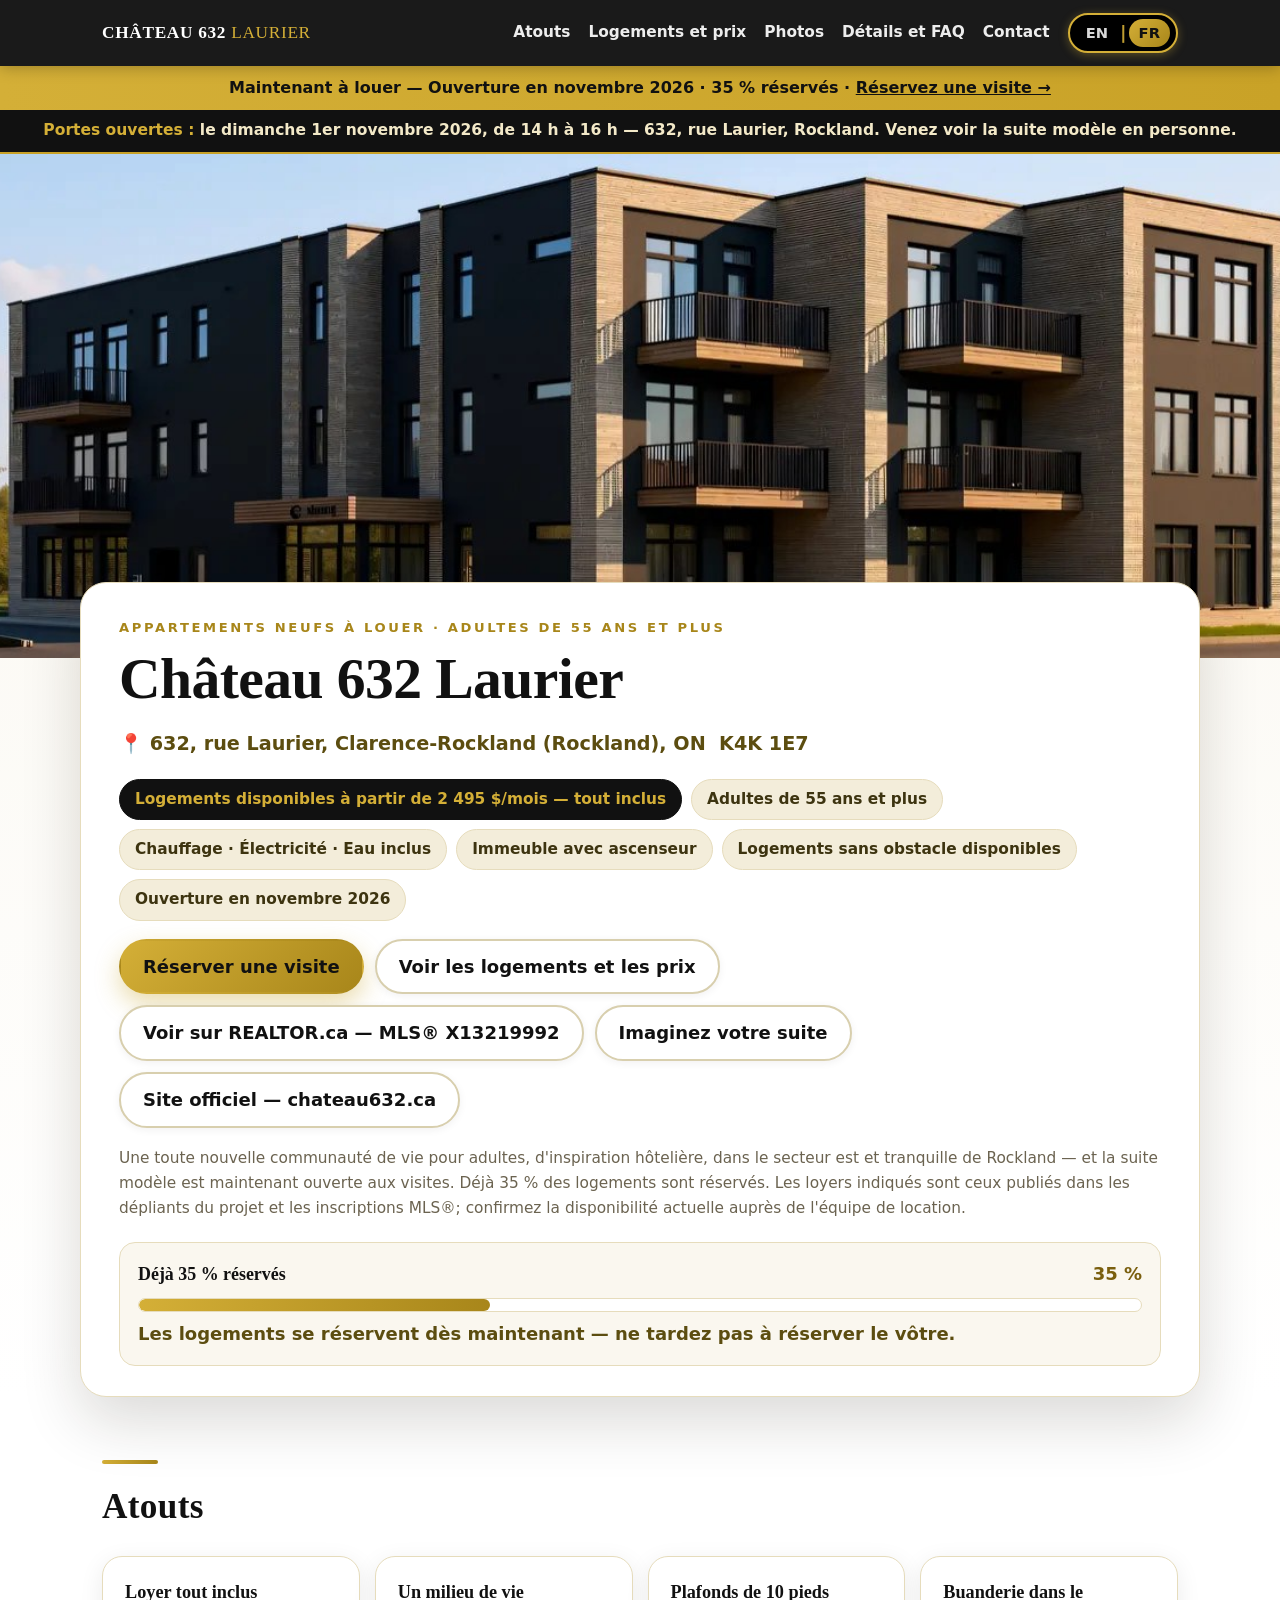
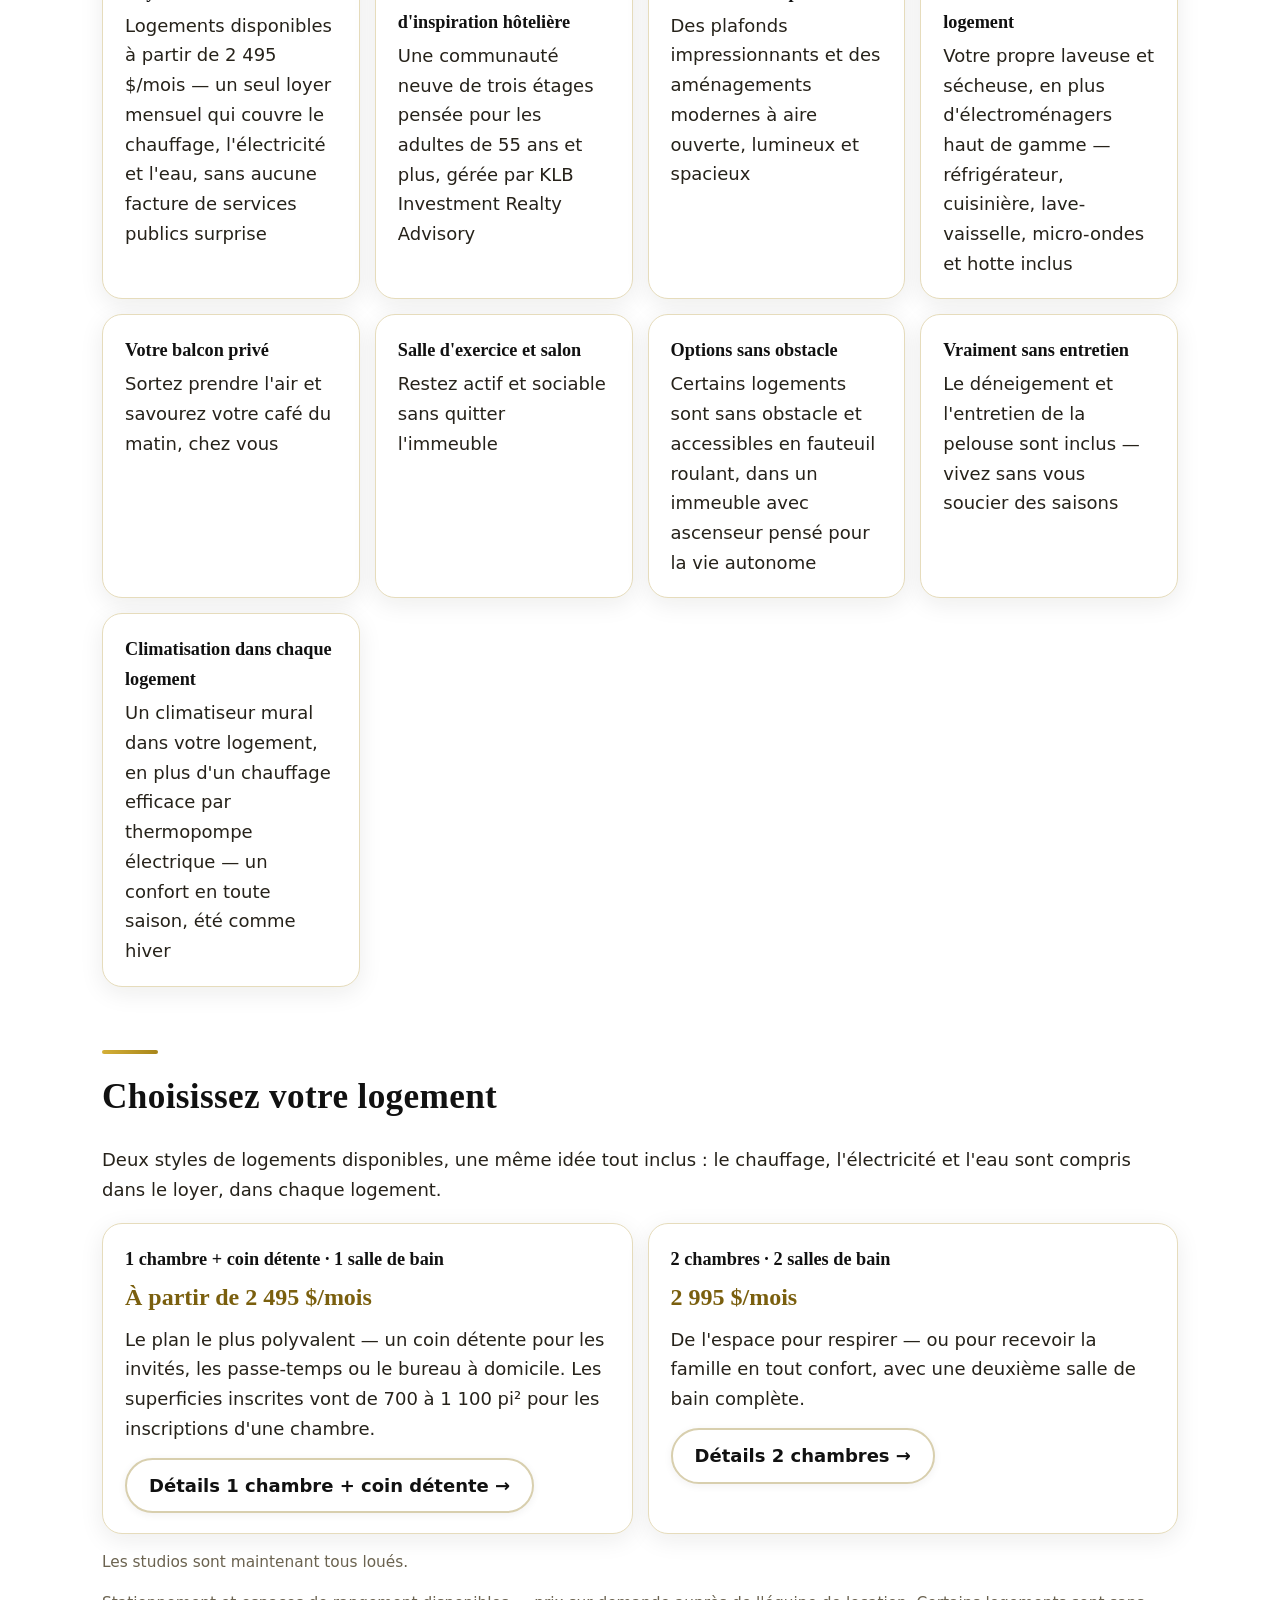
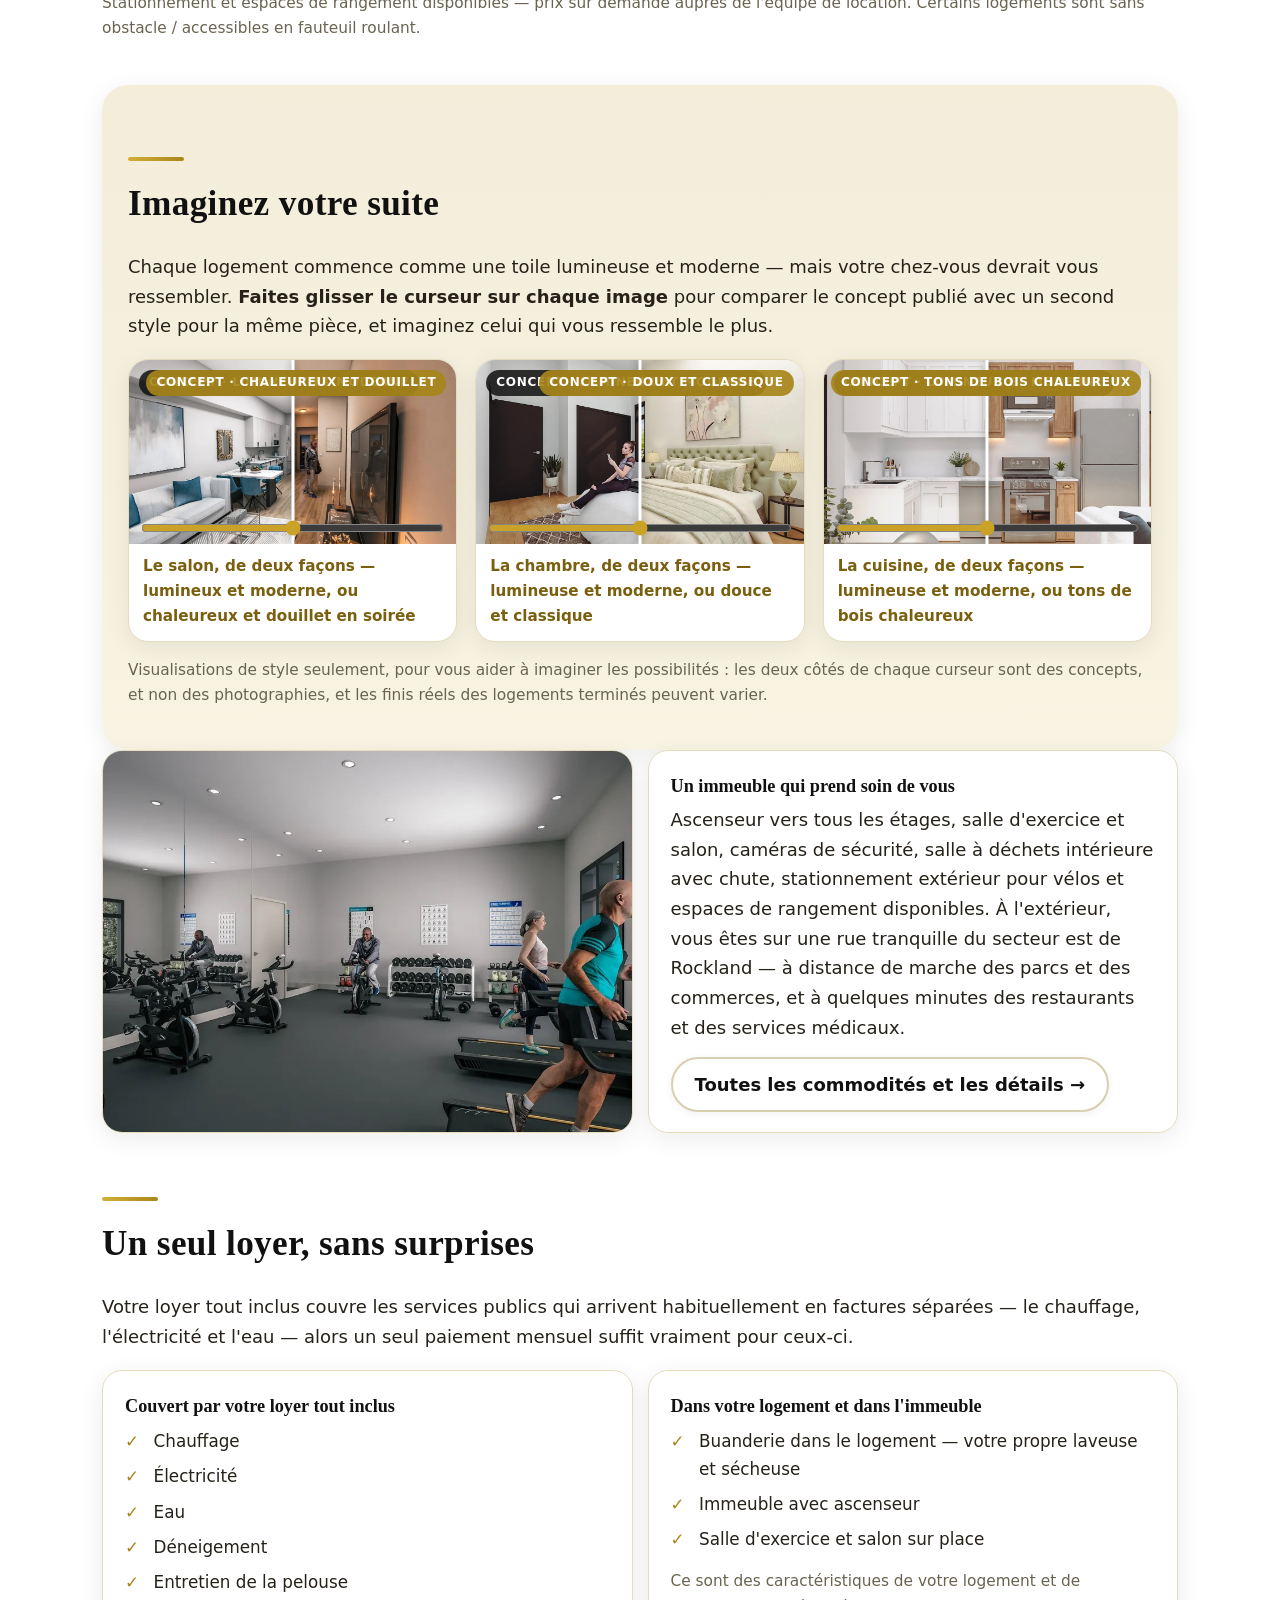
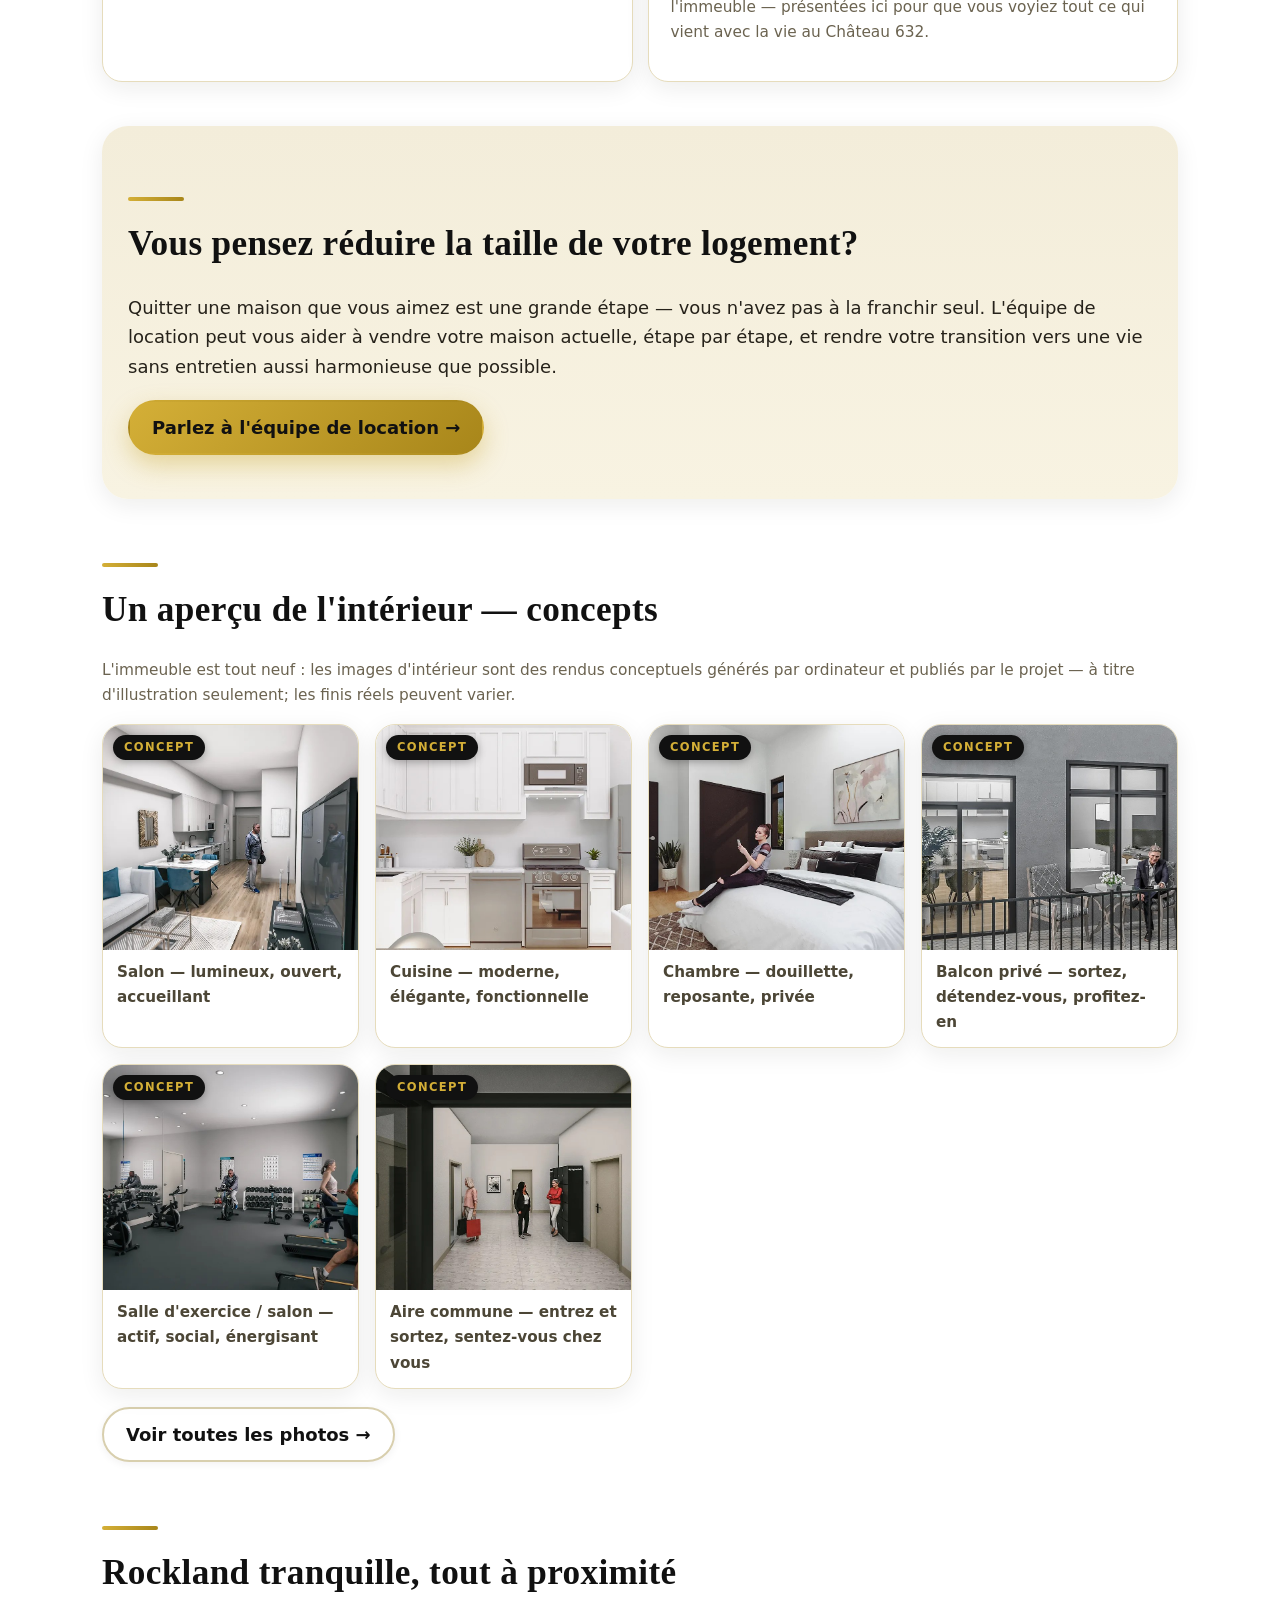
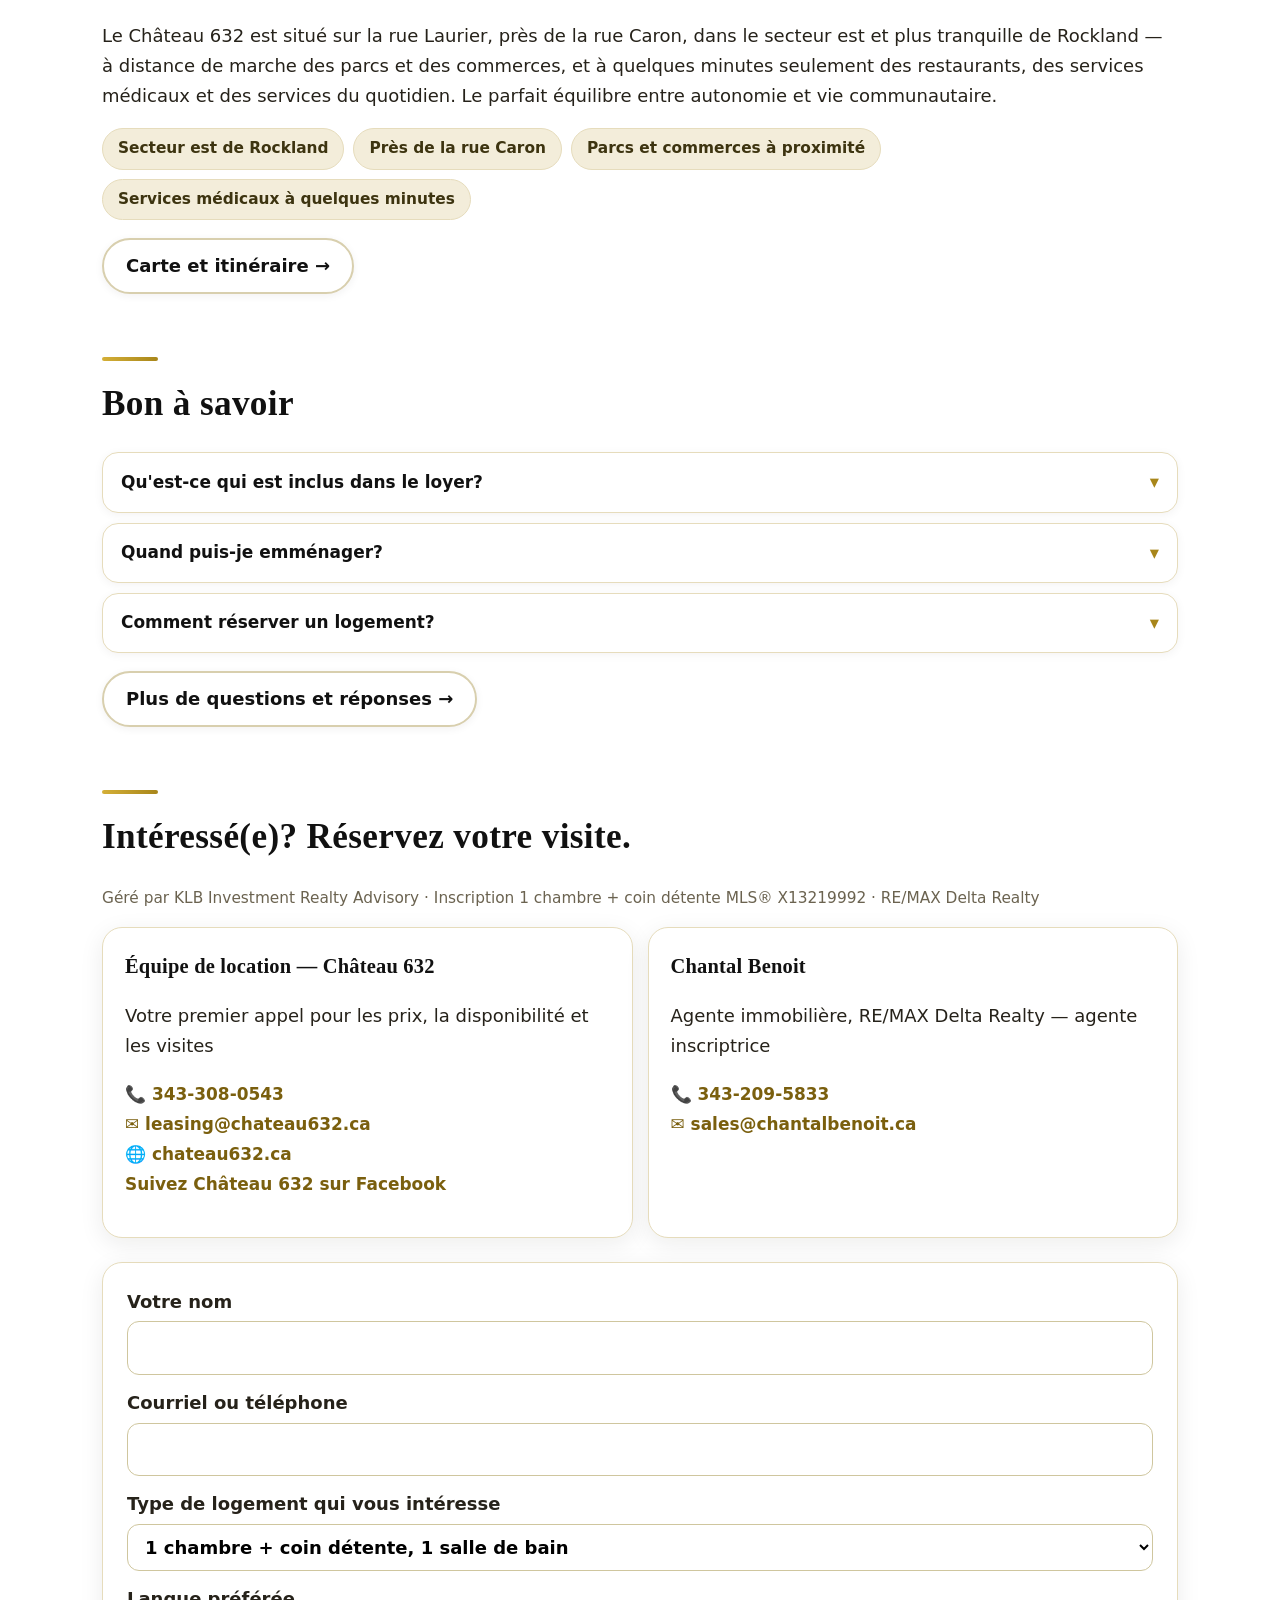
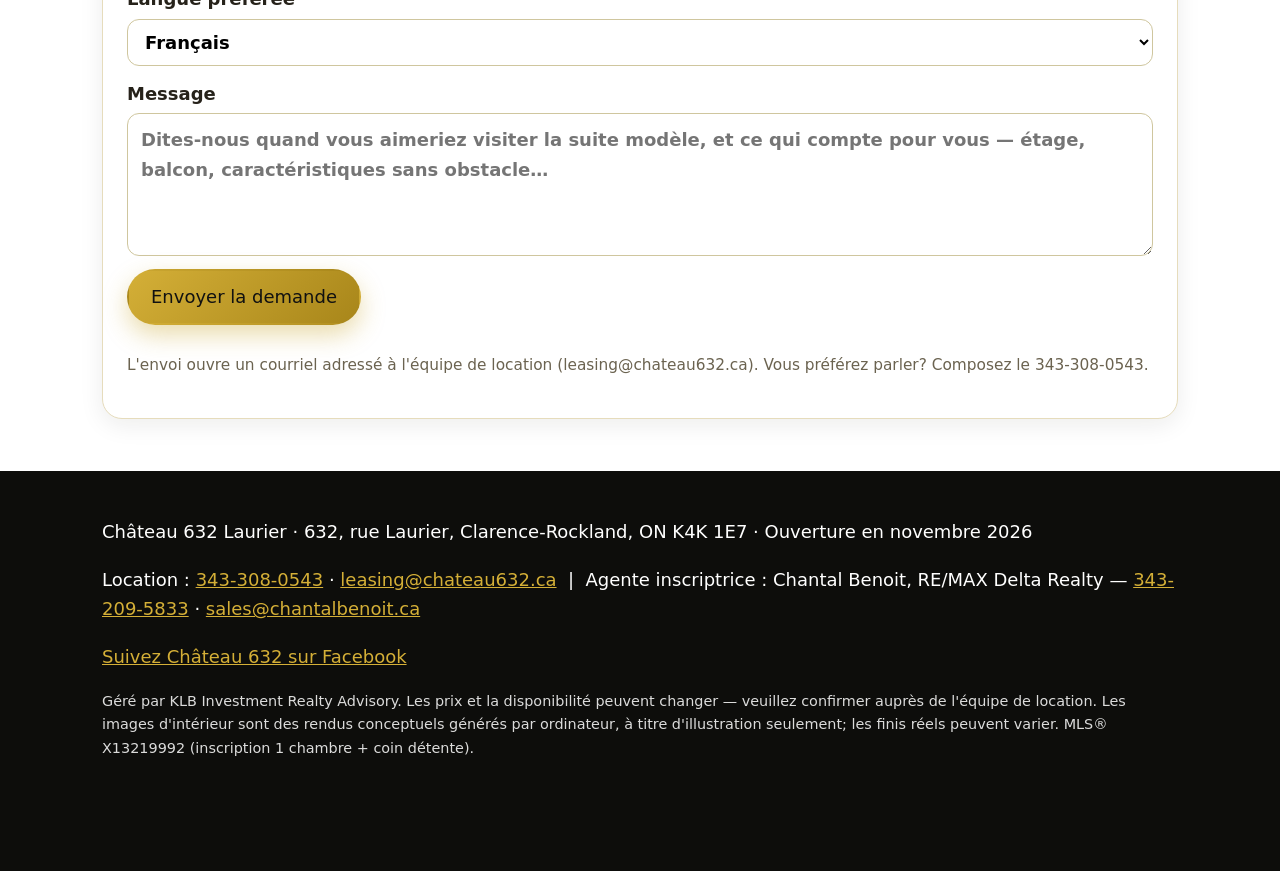
==== commit 497a8773: "Château 632 site v5 — studios fully leased, remove studio promotion" ====
--- a/fr/index.html
+++ b/fr/index.html
@@ -4,7 +4,7 @@
 <meta charset="UTF-8">
 <meta name="viewport" content="width=device-width, initial-scale=1">
 <title>Château 632 Laurier — Appartements neufs 55 ans et plus à louer à Rockland, ON | Ouverture en novembre 2026</title>
-<meta name="description" content="Nouvelle communauté d'appartements de style hôtelier pour adultes de 55 ans et plus, au 632, rue Laurier, Clarence-Rockland, ON K4K 1E7. Studios, 1 chambre + coin détente et 2 chambres, de 1 300 $ à 4 000 $/mois tout inclus (chauffage, électricité, eau). Ouverture en novembre 2026 — réservations en cours. Location : 343-308-0543.">
+<meta name="description" content="Nouvelle communauté d'appartements de style hôtelier pour adultes de 55 ans et plus, au 632, rue Laurier, Clarence-Rockland, ON K4K 1E7. 1 chambre + coin détente et 2 chambres disponibles à partir de 2 495 $/mois — tout inclus (chauffage, électricité, eau). Les studios sont tous loués. Ouverture en novembre 2026 — réservations en cours. Location : 343-308-0543.">
 <link rel="canonical" href="https://rockland-rentals.github.io/chateau-632-laurier/fr/">
 <link rel="alternate" hreflang="en" href="../">
 <link rel="alternate" hreflang="fr" href="./">
@@ -14,7 +14,7 @@
 <link rel="icon" href="../assets/favicon.svg" type="image/svg+xml">
 <meta property="og:type" content="website">
 <meta property="og:title" content="Château 632 Laurier — Appartements 55 ans et plus à louer à Rockland, ON">
-<meta property="og:description" content="Nouveau milieu de vie pour adultes, d'inspiration hôtelière, à Clarence-Rockland. Tout inclus, de 1 300 $ à 4 000 $/mois. Ouverture en novembre 2026 — déjà 35 % réservés.">
+<meta property="og:description" content="Nouveau milieu de vie pour adultes, d'inspiration hôtelière, à Clarence-Rockland. Logements disponibles à partir de 2 495 $/mois — tout inclus. Ouverture en novembre 2026 — déjà 35 % réservés.">
 <meta property="og:image" content="https://rockland-rentals.github.io/chateau-632-laurier/assets/img/hero.jpg">
 <meta property="og:url" content="https://rockland-rentals.github.io/chateau-632-laurier/fr/">
 <link rel="preload" as="image" href="../assets/img/hero.jpg">
@@ -43,7 +43,7 @@
     <h1>Château 632 Laurier</h1>
     <p class="addr">📍 632, rue Laurier, Clarence-Rockland (Rockland), ON&nbsp; K4K&nbsp;1E7</p>
     <div class="badges">
-      <span class="hl">1 300 $ – 4 000 $/mois — tout inclus</span><span>Adultes de 55 ans et plus</span><span>Chauffage · Électricité · Eau inclus</span><span>Immeuble avec ascenseur</span><span>Logements sans obstacle disponibles</span><span>Ouverture en novembre 2026</span>
+      <span class="hl">Logements disponibles à partir de 2 495 $/mois — tout inclus</span><span>Adultes de 55 ans et plus</span><span>Chauffage · Électricité · Eau inclus</span><span>Immeuble avec ascenseur</span><span>Logements sans obstacle disponibles</span><span>Ouverture en novembre 2026</span>
     </div>
     <div class="cta-row">
       <a class="btn primary" href="#contact">Réserver une visite</a>
@@ -65,7 +65,7 @@
   <section id="atouts">
     <h2>Atouts</h2>
     <div class="grid">
-      <div class="card"><strong>Loyer tout inclus</strong><span>Un seul loyer mensuel, de 1 300 $ à 4 000 $, qui couvre le chauffage, l'électricité et l'eau — aucune facture de services publics surprise</span></div>
+      <div class="card"><strong>Loyer tout inclus</strong><span>Logements disponibles à partir de 2 495 $/mois — un seul loyer mensuel qui couvre le chauffage, l'électricité et l'eau, sans aucune facture de services publics surprise</span></div>
       <div class="card"><strong>Un milieu de vie d'inspiration hôtelière</strong><span>Une communauté neuve de trois étages pensée pour les adultes de 55 ans et plus, gérée par KLB Investment Realty Advisory</span></div>
       <div class="card"><strong>Plafonds de 10 pieds</strong><span>Des plafonds impressionnants et des aménagements modernes à aire ouverte, lumineux et spacieux</span></div>
       <div class="card"><strong>Buanderie dans le logement</strong><span>Votre propre laveuse et sécheuse, en plus d'électroménagers haut de gamme — réfrigérateur, cuisinière, lave-vaisselle, micro-ondes et hotte inclus</span></div>
@@ -79,12 +79,12 @@
 
   <section id="logements">
     <h2>Choisissez votre logement</h2>
-    <p>Trois styles de logements, une même idée tout inclus : le chauffage, l'électricité et l'eau sont compris dans le loyer, dans chaque logement.</p>
+    <p>Deux styles de logements disponibles, une même idée tout inclus : le chauffage, l'électricité et l'eau sont compris dans le loyer, dans chaque logement.</p>
     <div class="grid">
-      <div class="card"><strong>Studio</strong><span class="price">Dans la fourchette de 1 300 $ – 4 000 $</span><span>Une pièce à vivre simple et efficace, dans la fourchette tout inclus publiée pour l'ensemble de l'immeuble. Communiquez avec l'équipe de location pour le prix actuel des studios et leur disponibilité.</span><p style="margin:.8em 0 0"><a class="btn" href="suites.html">Détails des studios →</a></p></div>
       <div class="card"><strong>1 chambre + coin détente · 1 salle de bain</strong><span class="price">À partir de 2 495 $/mois</span><span>Le plan le plus polyvalent — un coin détente pour les invités, les passe-temps ou le bureau à domicile. Les superficies inscrites vont de 700 à 1 100 pi² pour les inscriptions d'une chambre.</span><p style="margin:.8em 0 0"><a class="btn" href="suites.html">Détails 1 chambre + coin détente →</a></p></div>
       <div class="card"><strong>2 chambres · 2 salles de bain</strong><span class="price">2 995 $/mois</span><span>De l'espace pour respirer — ou pour recevoir la famille en tout confort, avec une deuxième salle de bain complète.</span><p style="margin:.8em 0 0"><a class="btn" href="suites.html">Détails 2 chambres →</a></p></div>
     </div>
+    <p class="note">Les studios sont maintenant tous loués.</p>
     <p class="note">Stationnement et espaces de rangement disponibles — prix sur demande auprès de l'équipe de location. Certains logements sont sans obstacle / accessibles en fauteuil roulant.</p>
   </section>
 
@@ -199,7 +199,6 @@
       <label>Courriel ou téléphone <input name="contact" required></label>
       <label>Type de logement qui vous intéresse
         <select name="suite">
-          <option>Studio</option>
           <option>1 chambre + coin détente, 1 salle de bain</option>
           <option>2 chambres, 2 salles de bain</option>
           <option>Pas encore certain</option>
--- a/assets/style.css
+++ b/assets/style.css
@@ -149,3 +149,9 @@
 .reveal{opacity:0;transform:translateY(16px);transition:opacity .6s ease,transform .6s ease}
 .reveal.in{opacity:1;transform:none}
 @media (prefers-reduced-motion: reduce){*{transition:none!important;scroll-behavior:auto}.reveal{opacity:1;transform:none}}
+
+/* v4: construction timeline + suite-plan lines */
+.timeline{list-style:none;padding:0;margin:1em 0}
+.timeline li{margin:.55em 0;font-size:1.06rem;background:var(--cream);border-left:5px solid var(--gold);border-radius:12px;padding:10px 16px 10px 2.6em;position:relative;box-shadow:0 2px 8px rgba(30,25,10,.05)}
+.timeline li::before{content:"✓";position:absolute;left:.9em;top:10px;color:var(--gold2);font-weight:800}
+.plan-line{display:block;margin-top:.5em;font-size:1rem}
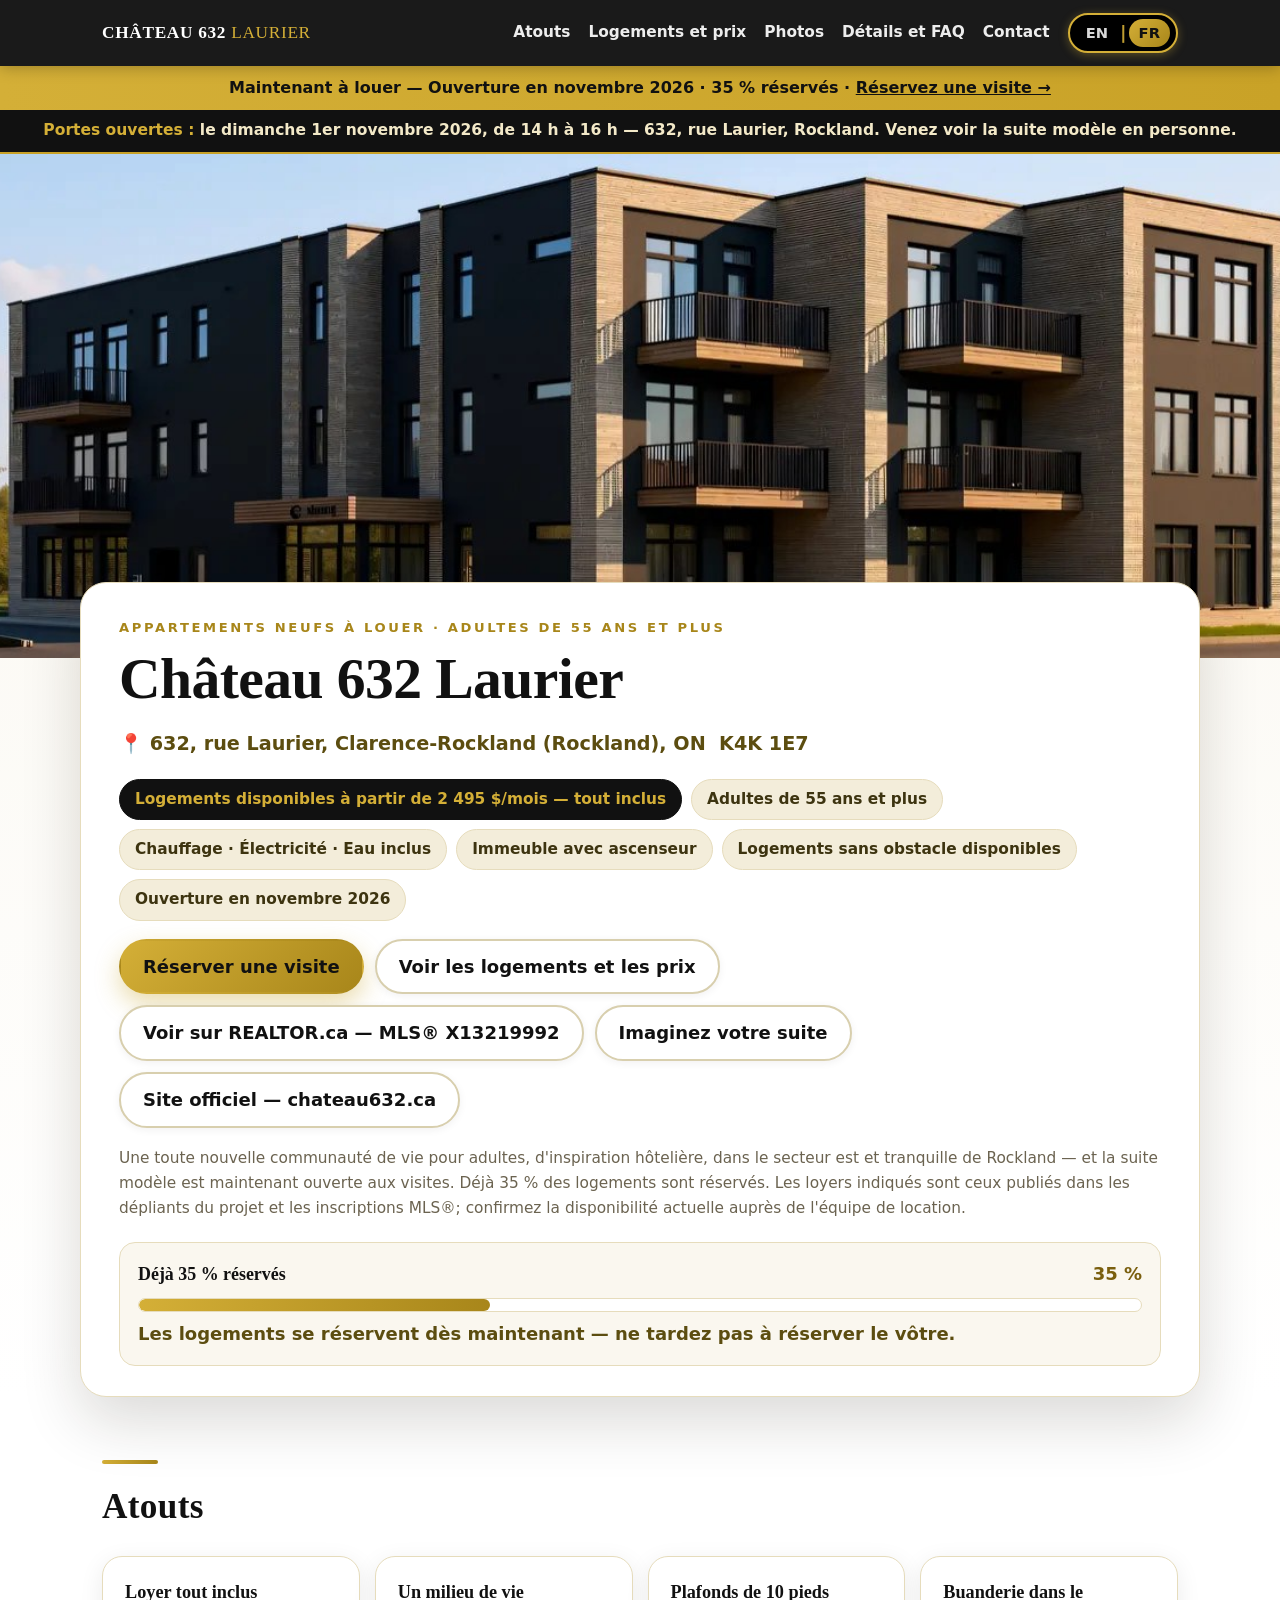
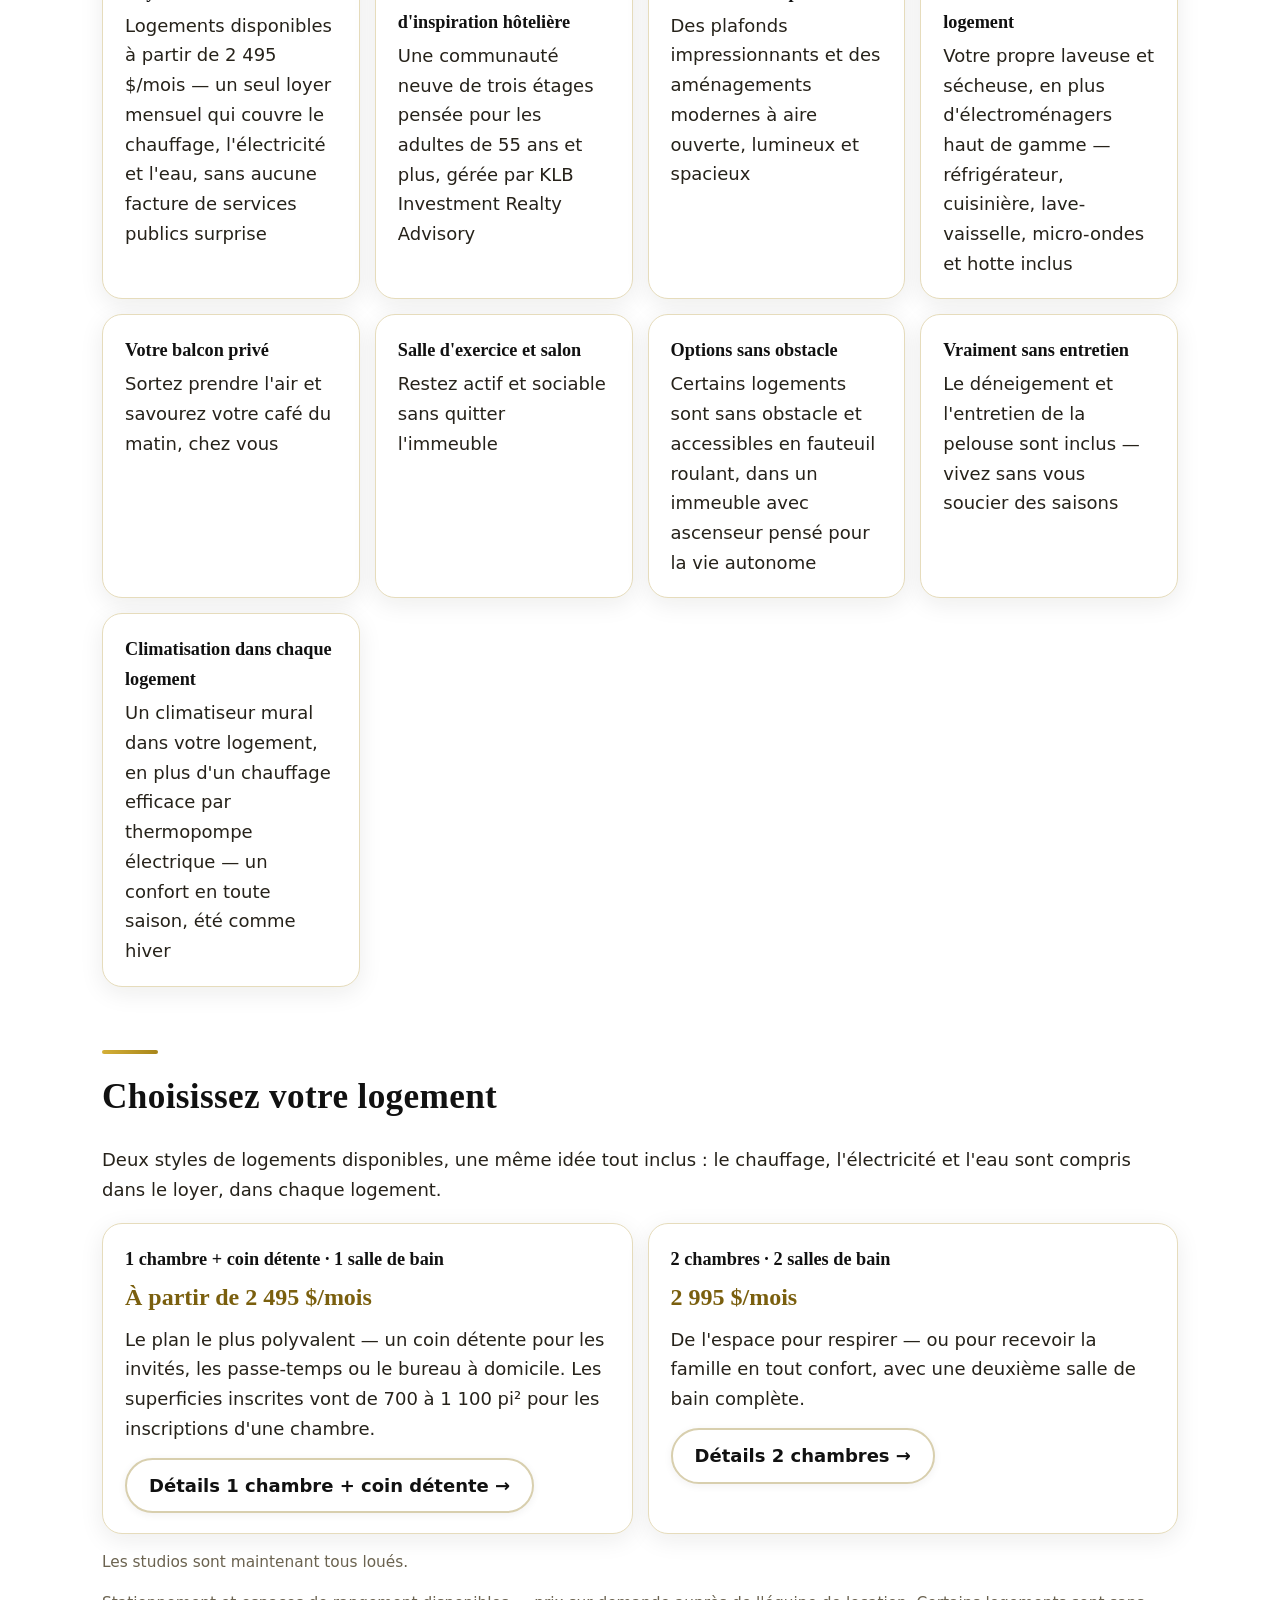
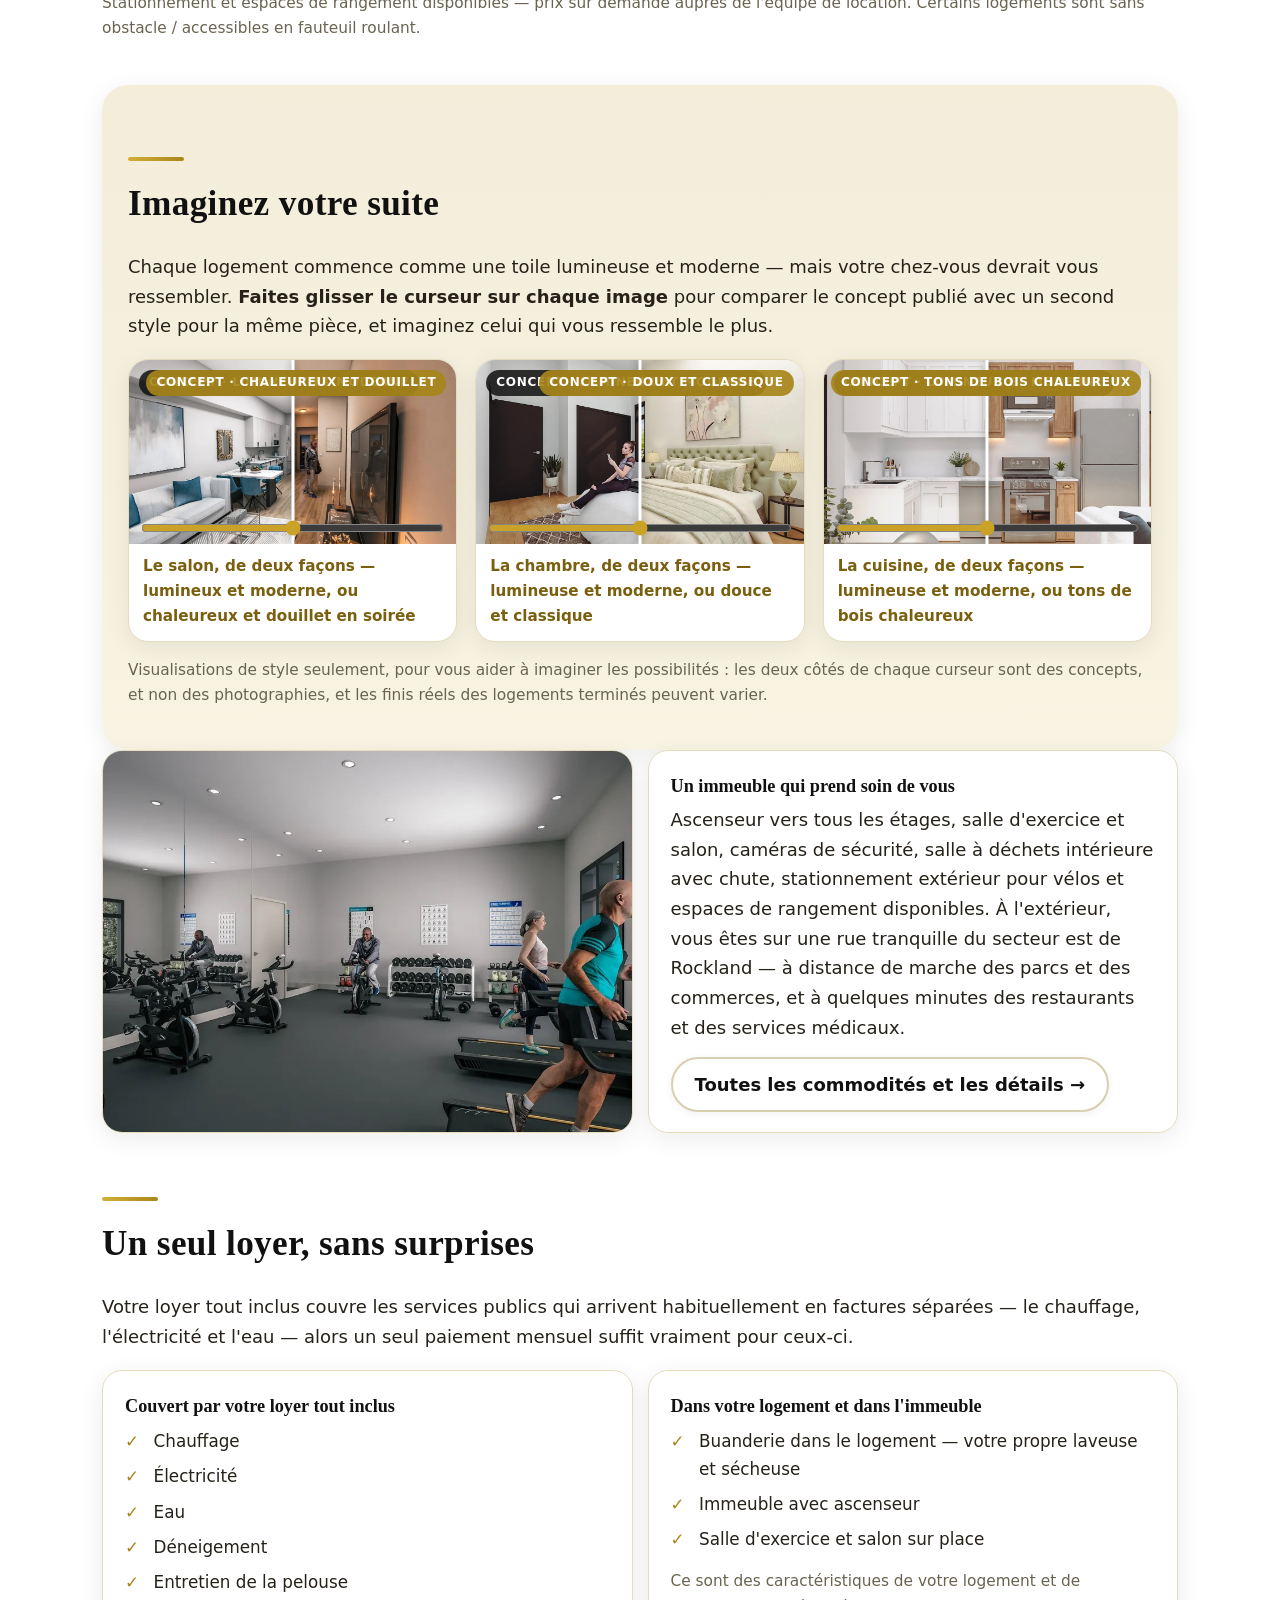
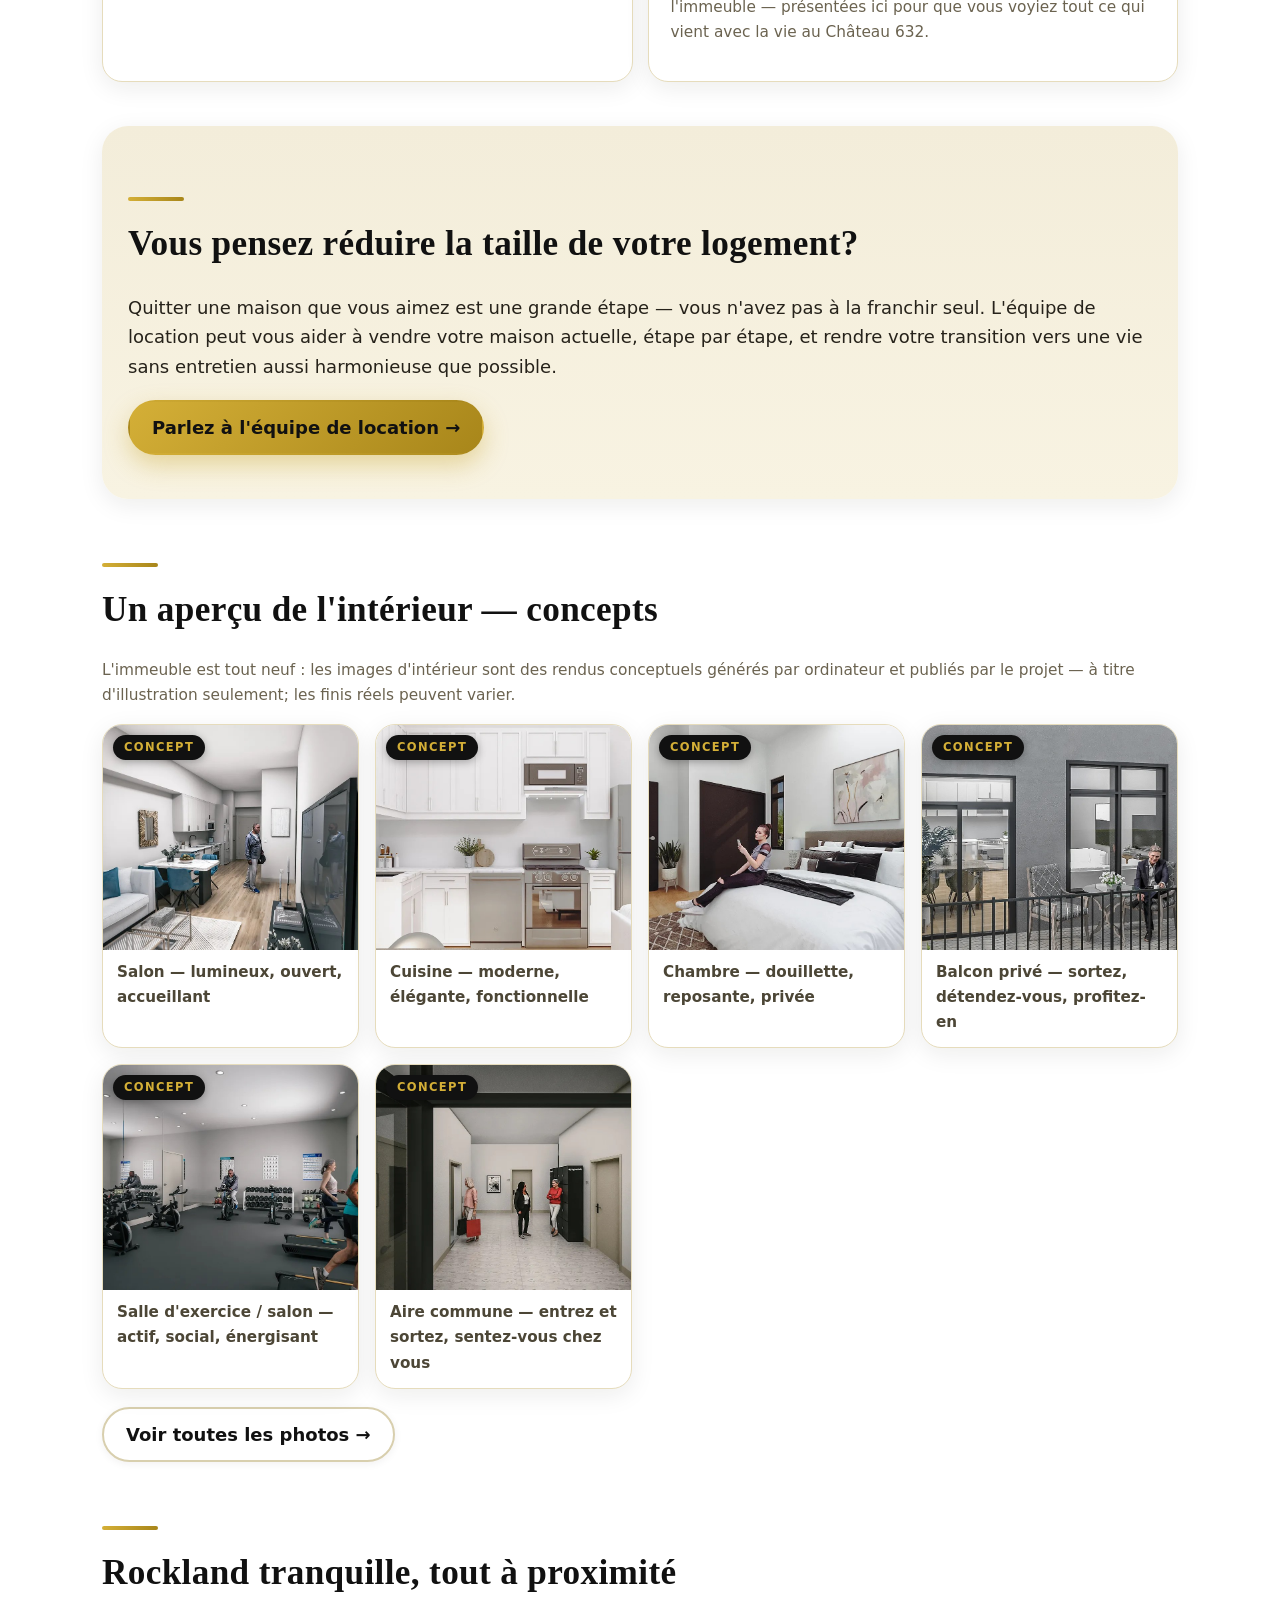
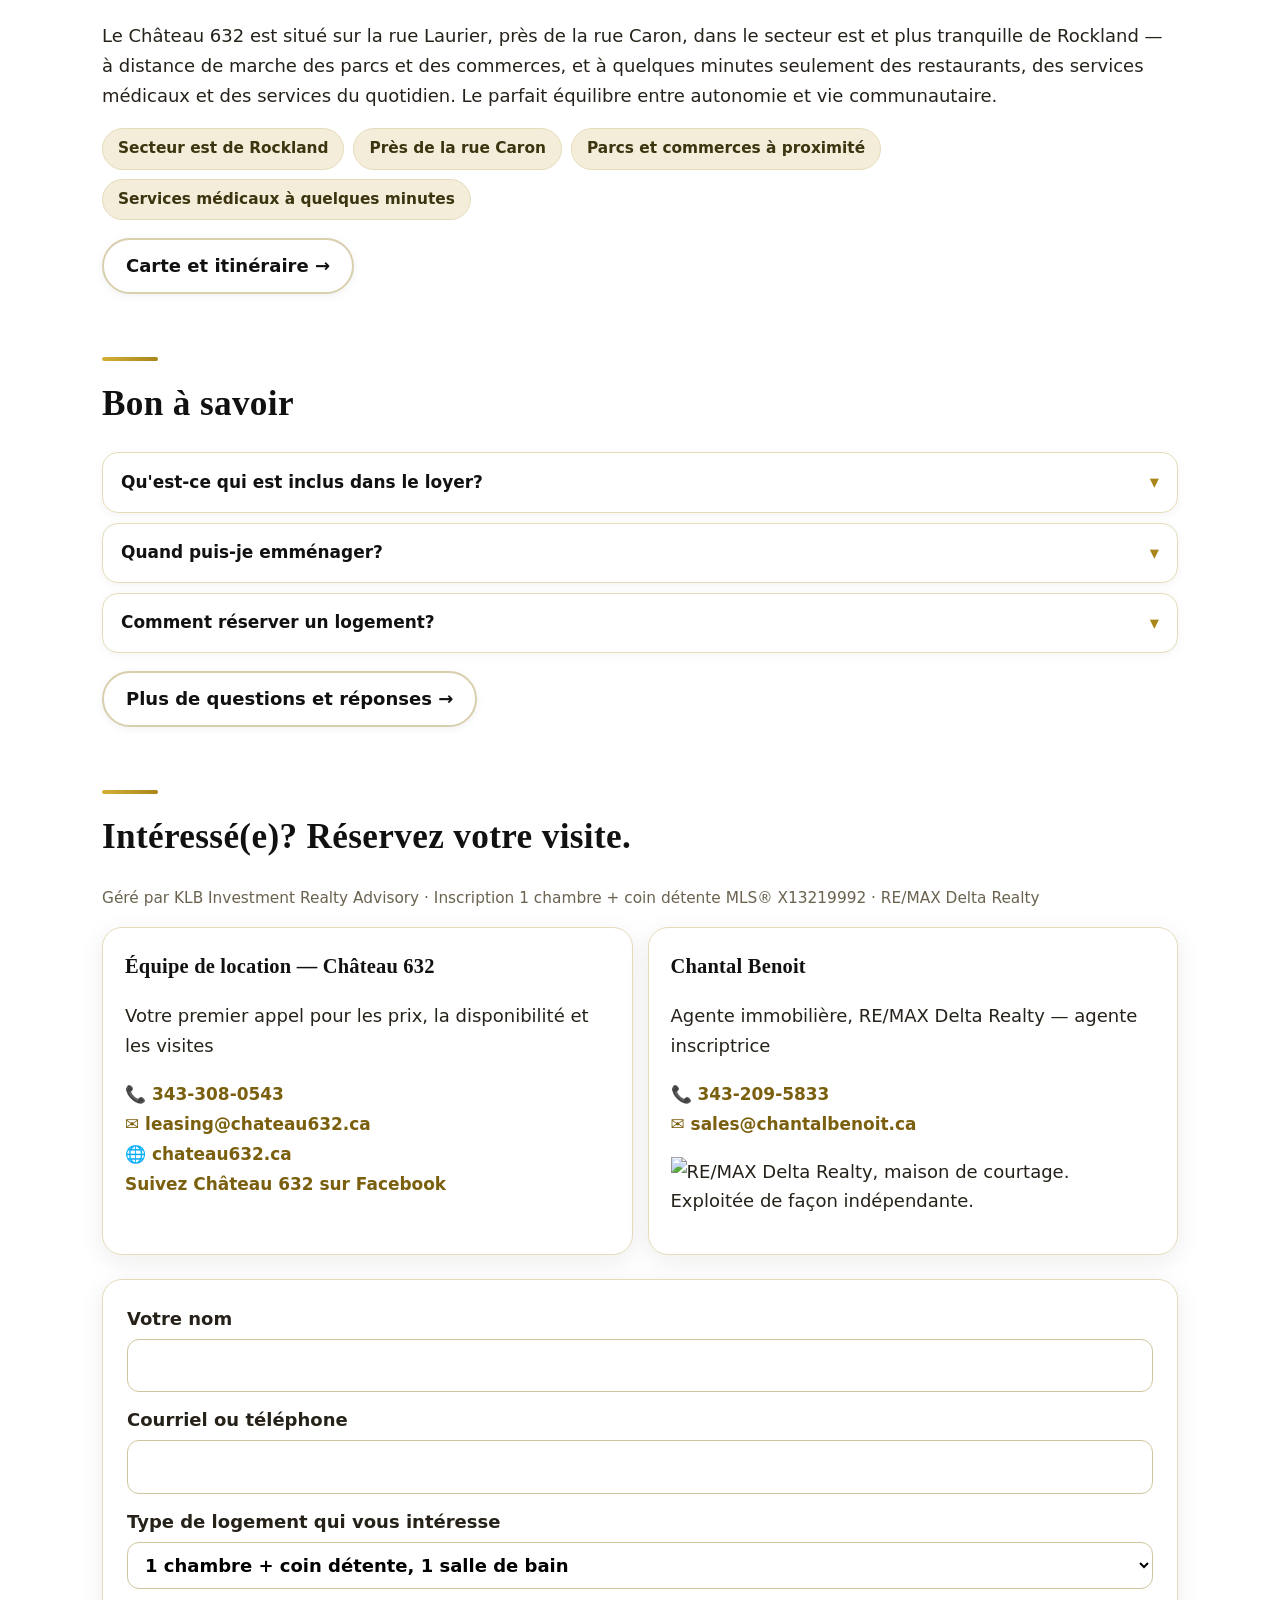
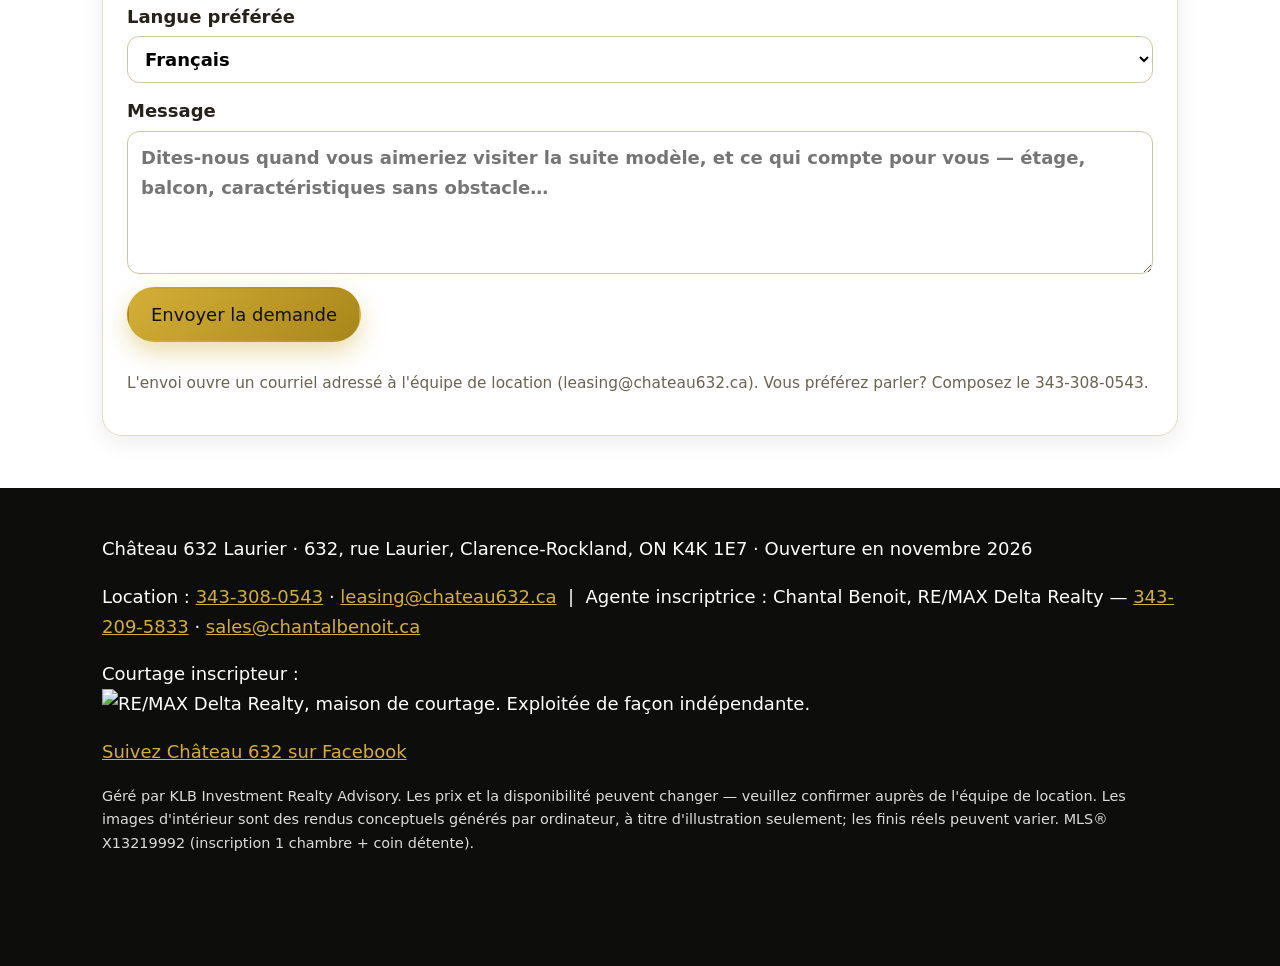
==== commit 8003189b: "Château 632 site v6 — RE/MAX Delta Realty logo in footer" ====
--- a/fr/index.html
+++ b/fr/index.html
@@ -191,6 +191,7 @@
         <h3>Chantal Benoit</h3>
         <p>Agente immobilière, RE/MAX Delta Realty — agente inscriptrice</p>
         <p><a href="tel:+13432095833">📞 343-209-5833</a><br><a href="mailto:sales@chantalbenoit.ca">✉️ sales@chantalbenoit.ca</a></p>
+        <p><span class="brokerage sm"><img src="../assets/img/remax-delta-realty.jpg" alt="RE/MAX Delta Realty, maison de courtage. Exploitée de façon indépendante."></span></p>
       </div>
     </div>
 
@@ -221,6 +222,7 @@
   <div class="wrap">
     <p>Château 632 Laurier · 632, rue Laurier, Clarence-Rockland, ON K4K 1E7 · Ouverture en novembre 2026</p>
     <p>Location : <a href="tel:+13433080543">343-308-0543</a> · <a href="mailto:leasing@chateau632.ca">leasing@chateau632.ca</a> &nbsp;|&nbsp; Agente inscriptrice : Chantal Benoit, RE/MAX Delta Realty — <a href="tel:+13432095833">343-209-5833</a> · <a href="mailto:sales@chantalbenoit.ca">sales@chantalbenoit.ca</a></p>
+    <p>Courtage inscripteur :<br><span class="brokerage"><img src="../assets/img/remax-delta-realty.jpg" alt="RE/MAX Delta Realty, maison de courtage. Exploitée de façon indépendante."></span></p>
     <p><a href="https://www.facebook.com/Chateau632" target="_blank" rel="noopener">Suivez Château 632 sur Facebook</a></p>
     <p class="small">Géré par KLB Investment Realty Advisory. Les prix et la disponibilité peuvent changer — veuillez confirmer auprès de l'équipe de location. Les images d'intérieur sont des rendus conceptuels générés par ordinateur, à titre d'illustration seulement; les finis réels peuvent varier. MLS® X13219992 (inscription 1 chambre + coin détente).</p>
   </div>
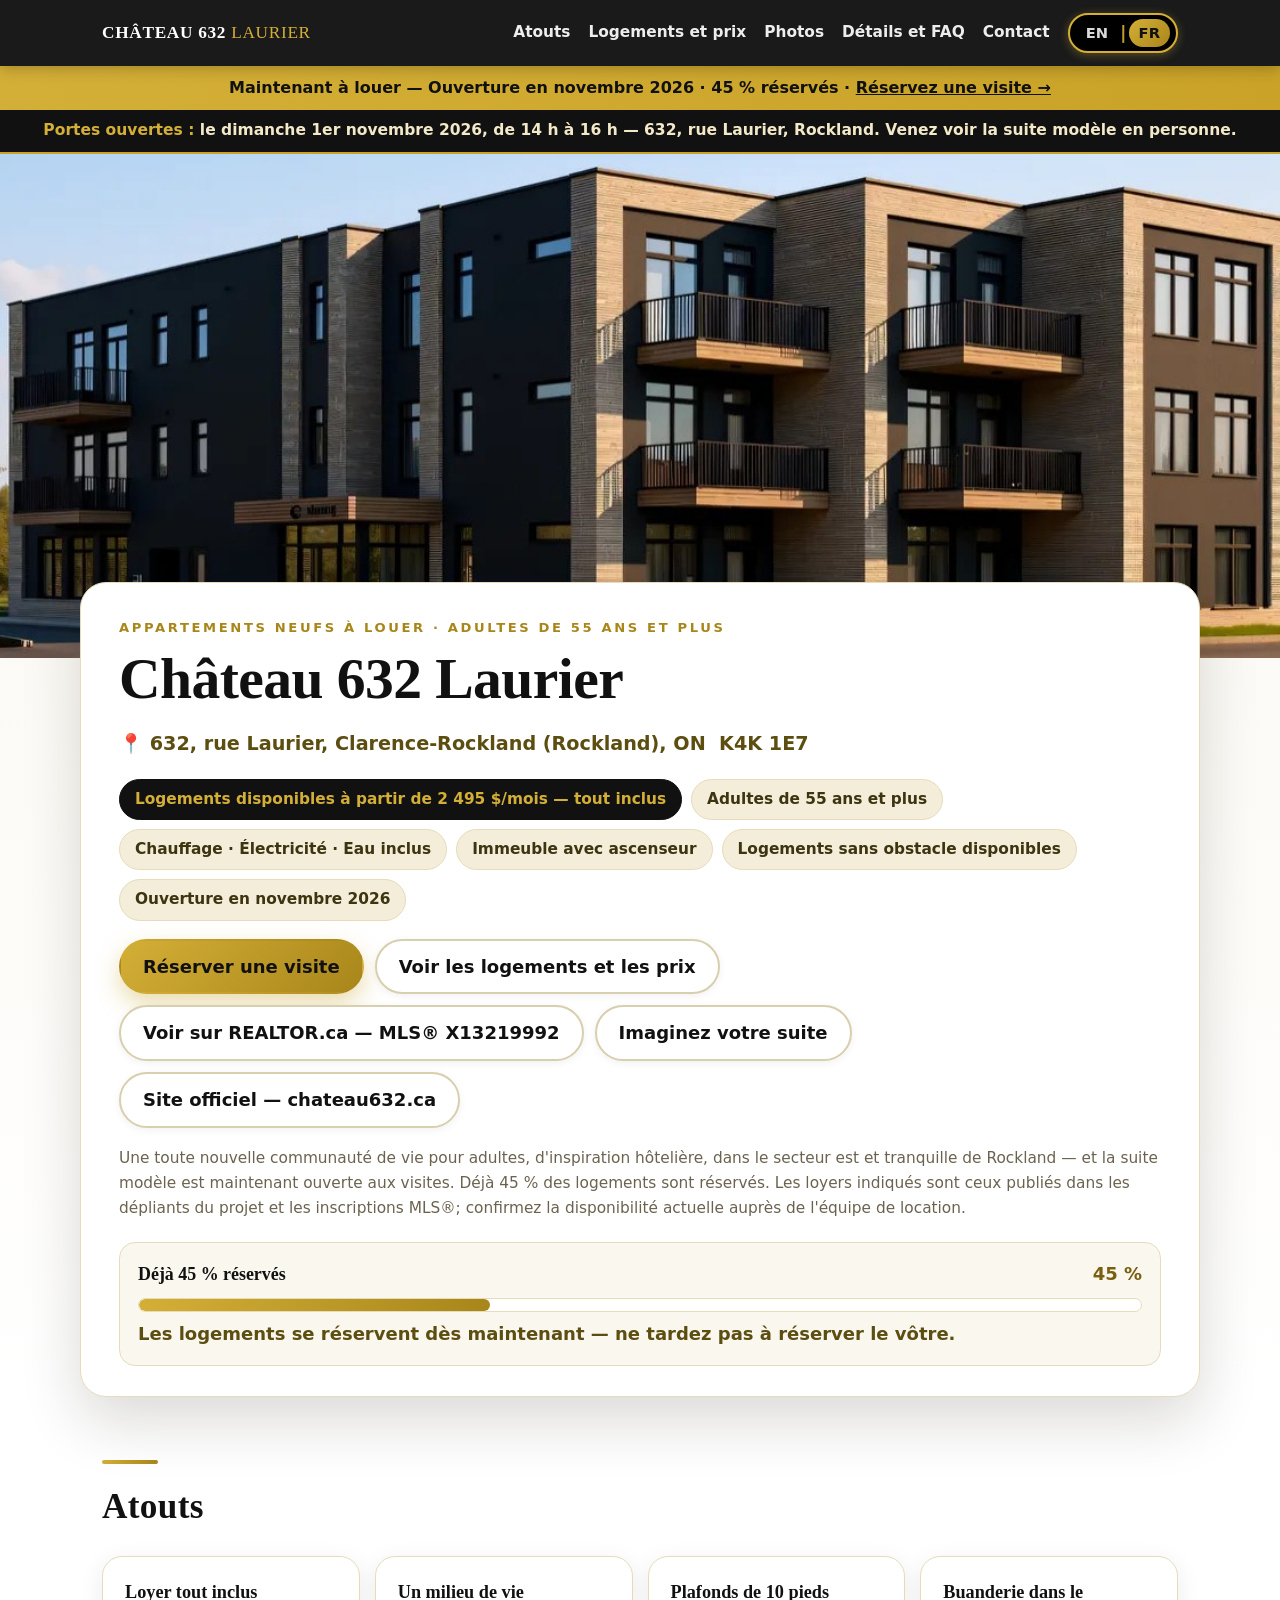
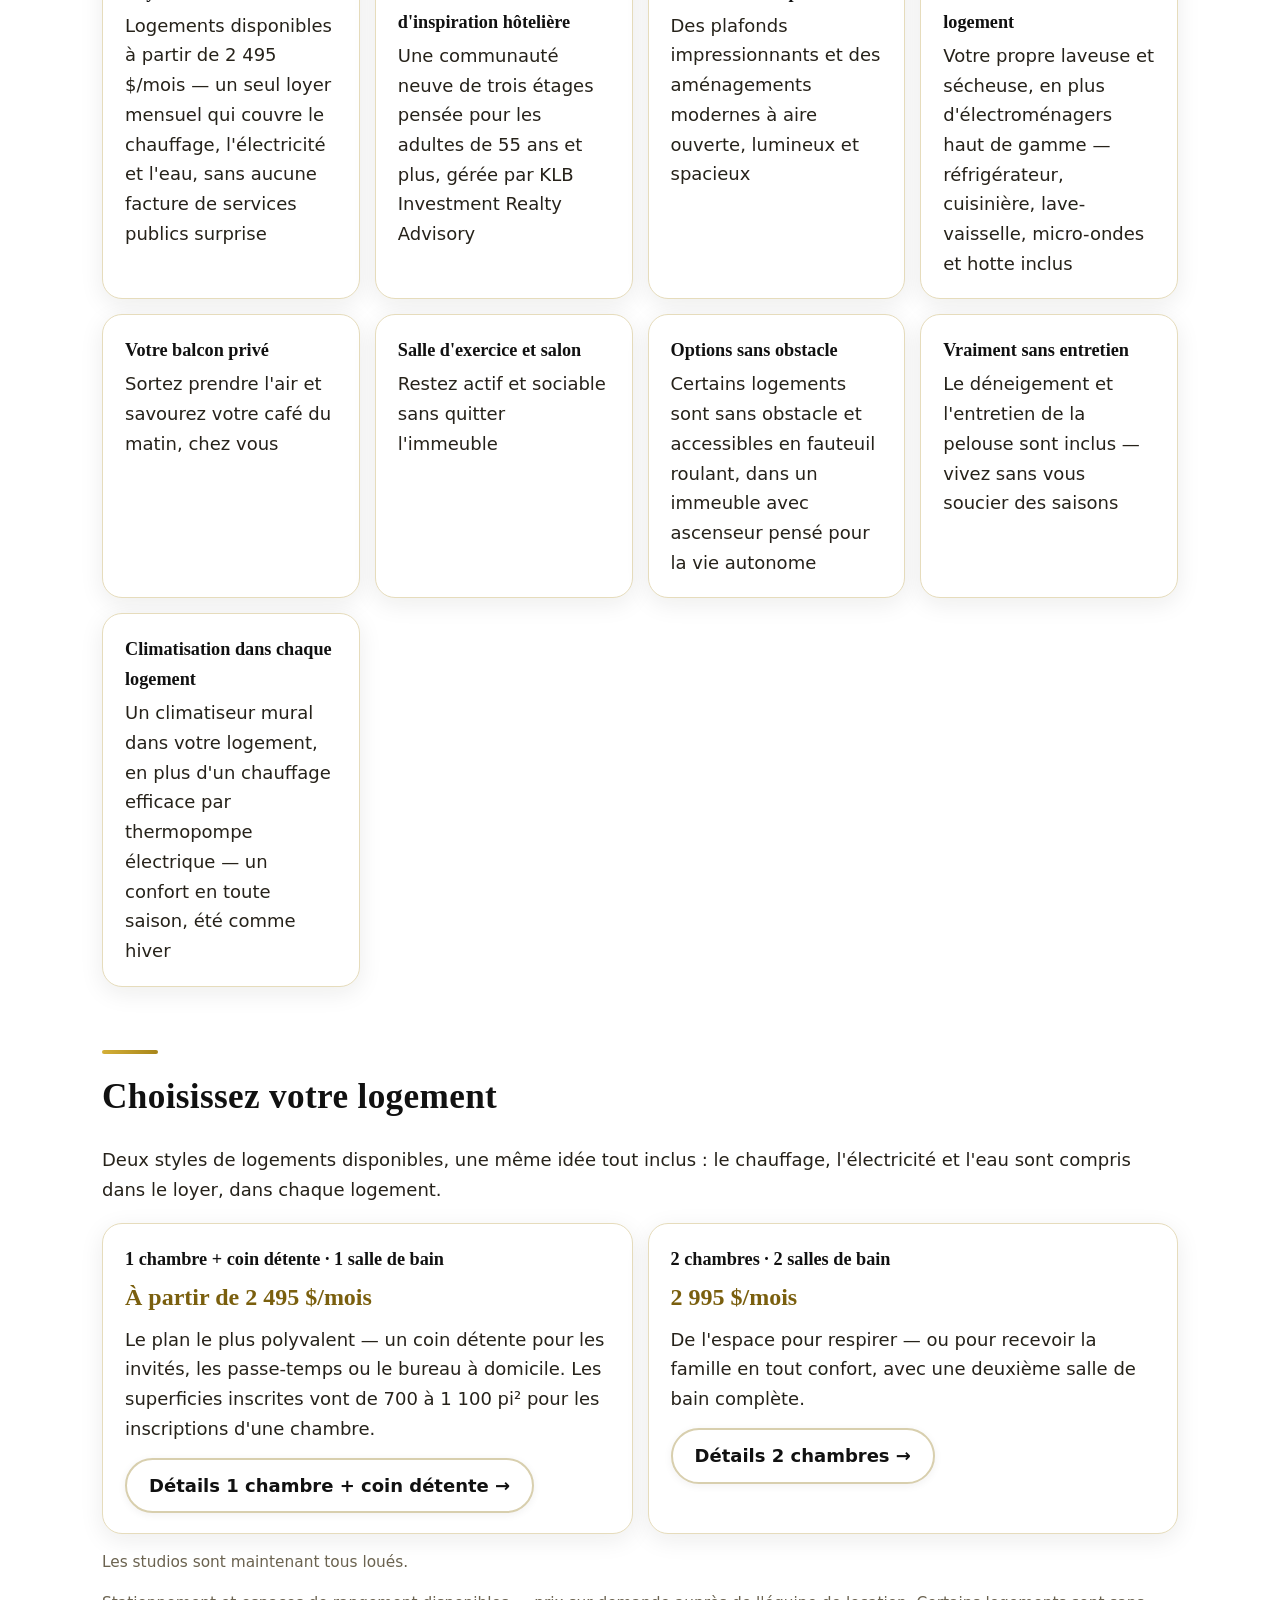
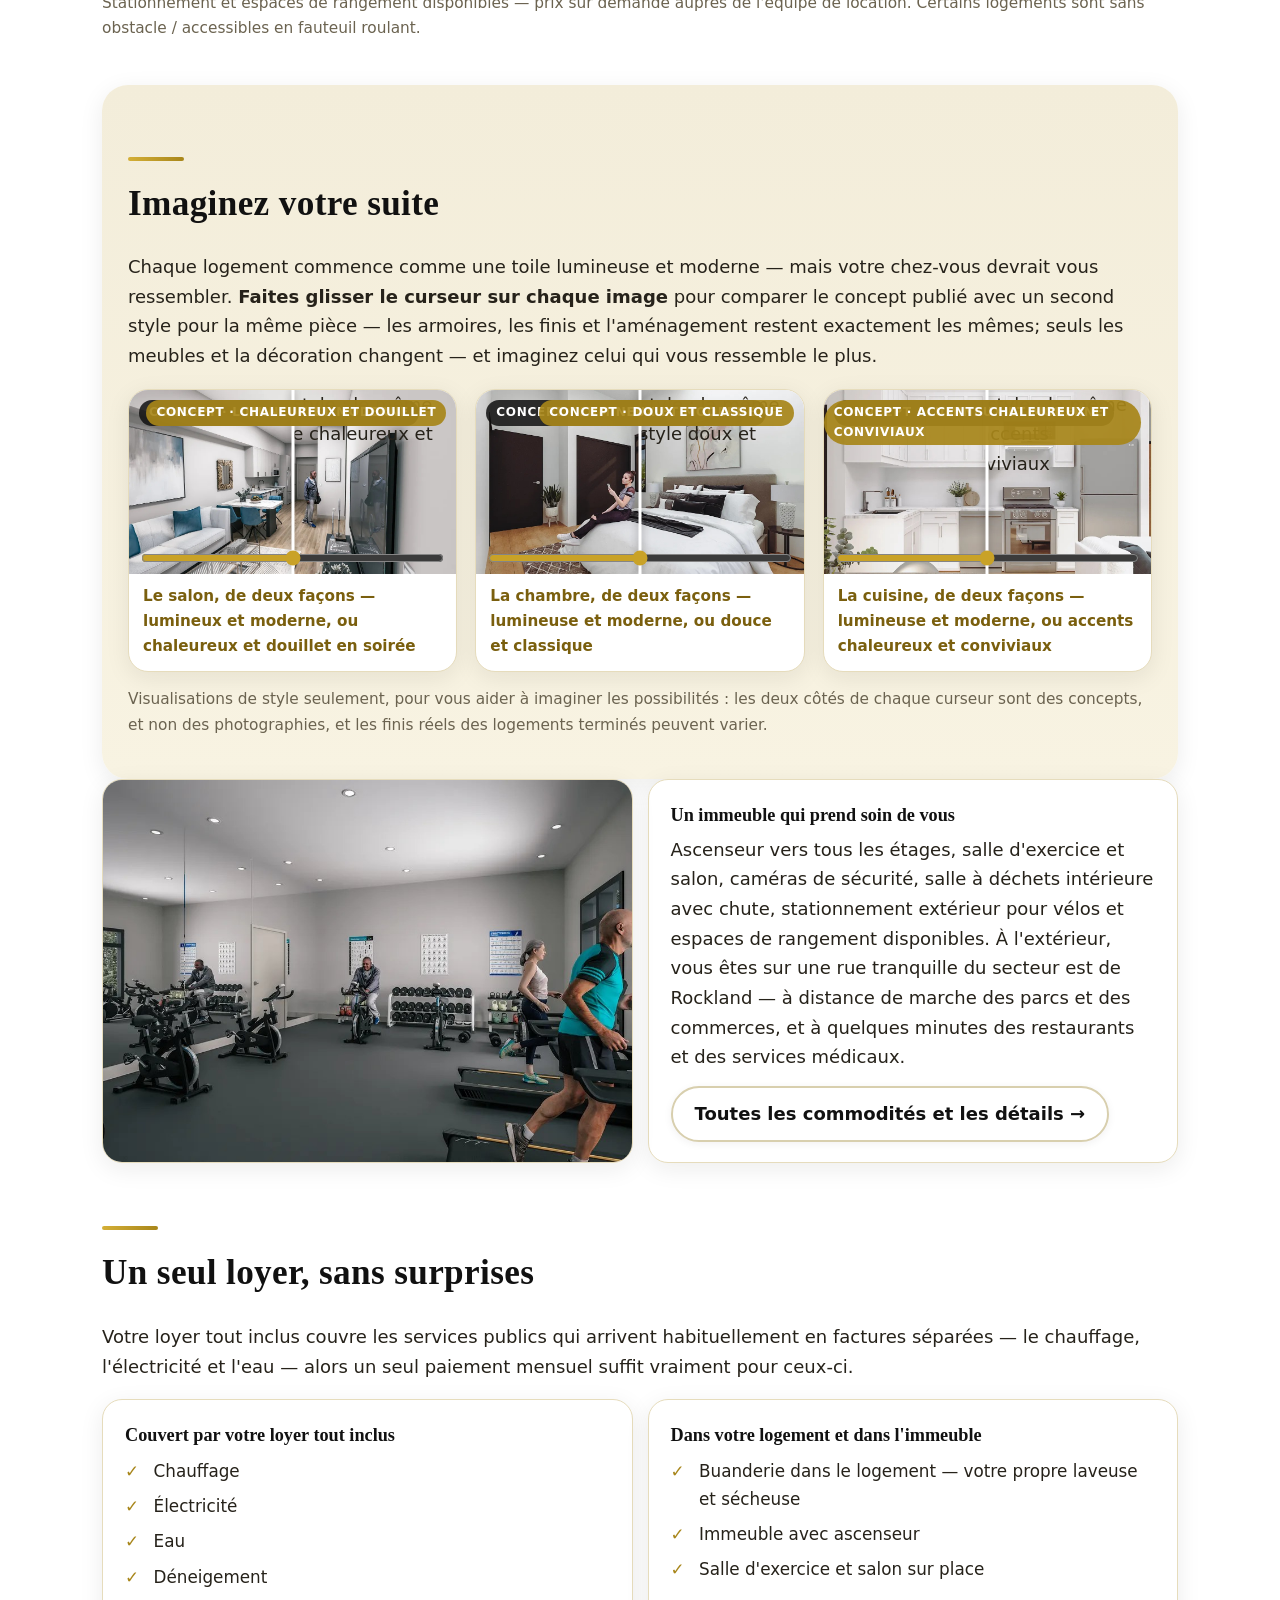
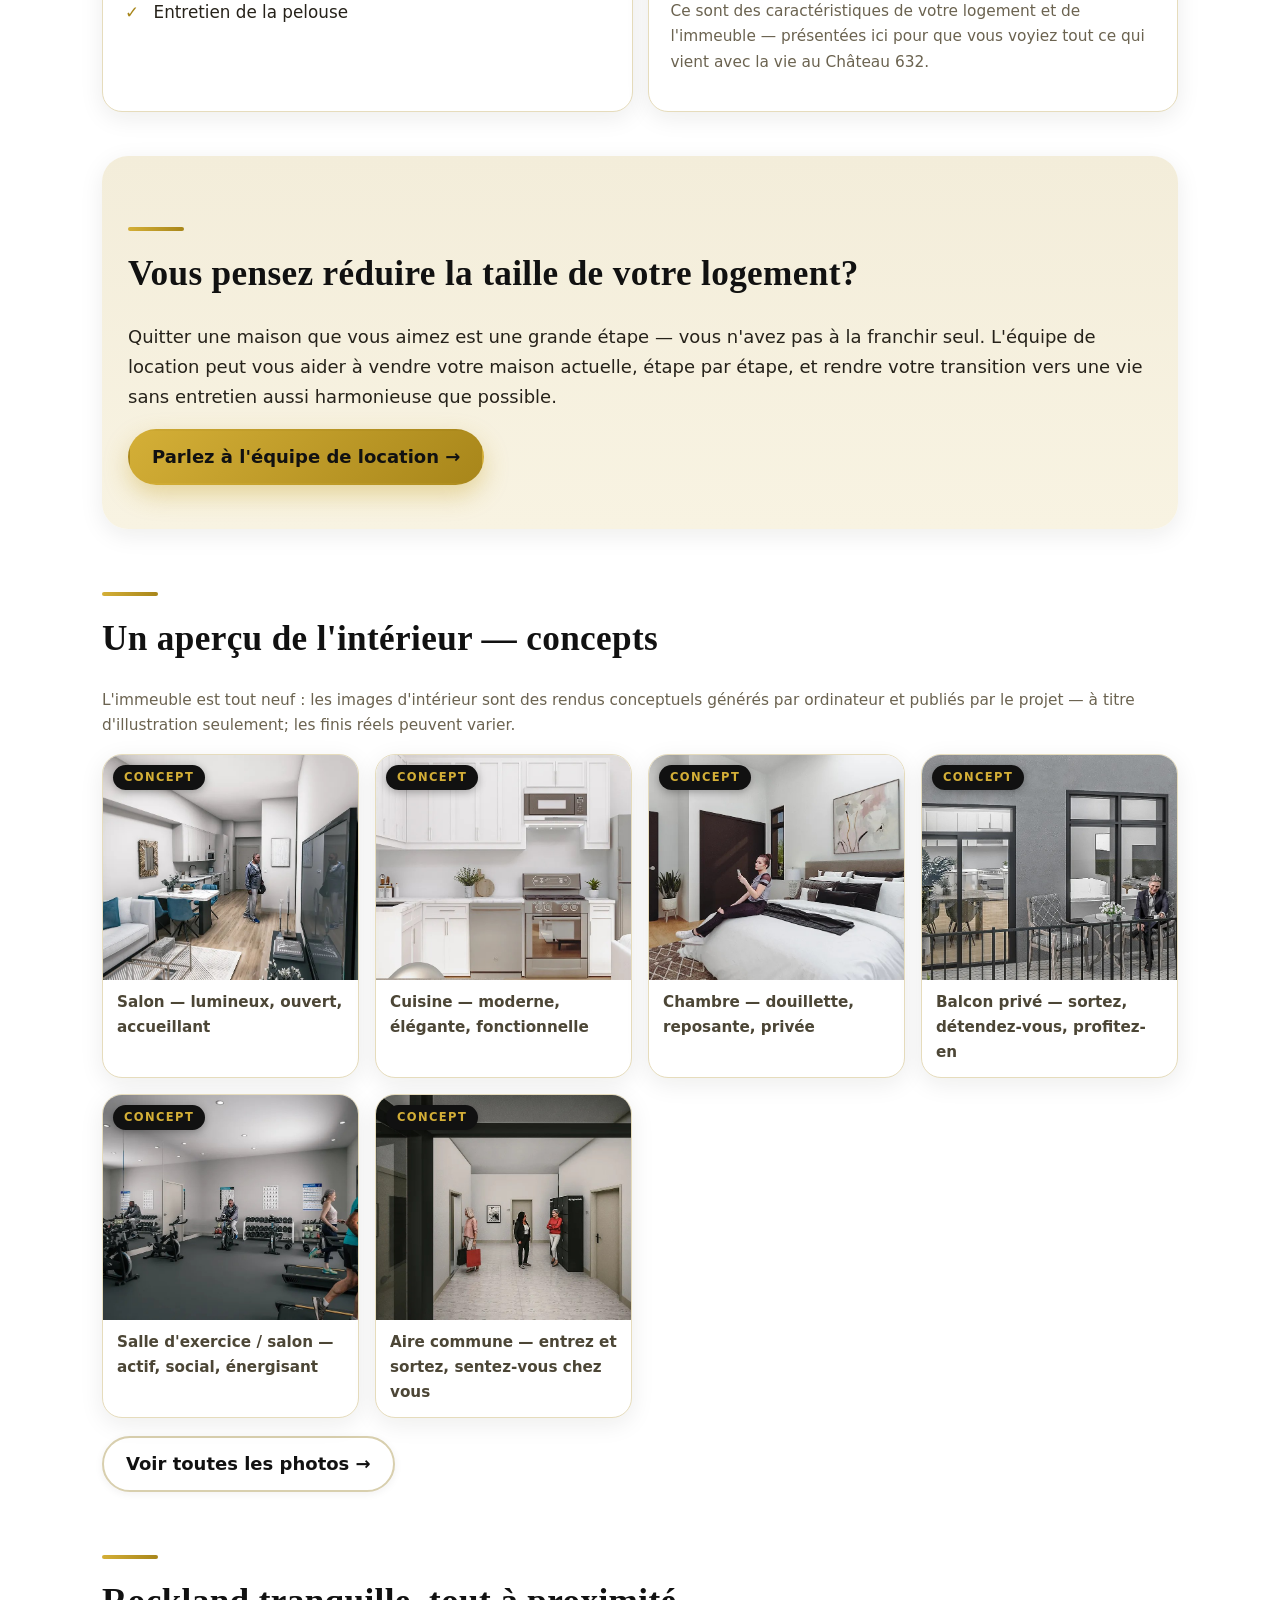
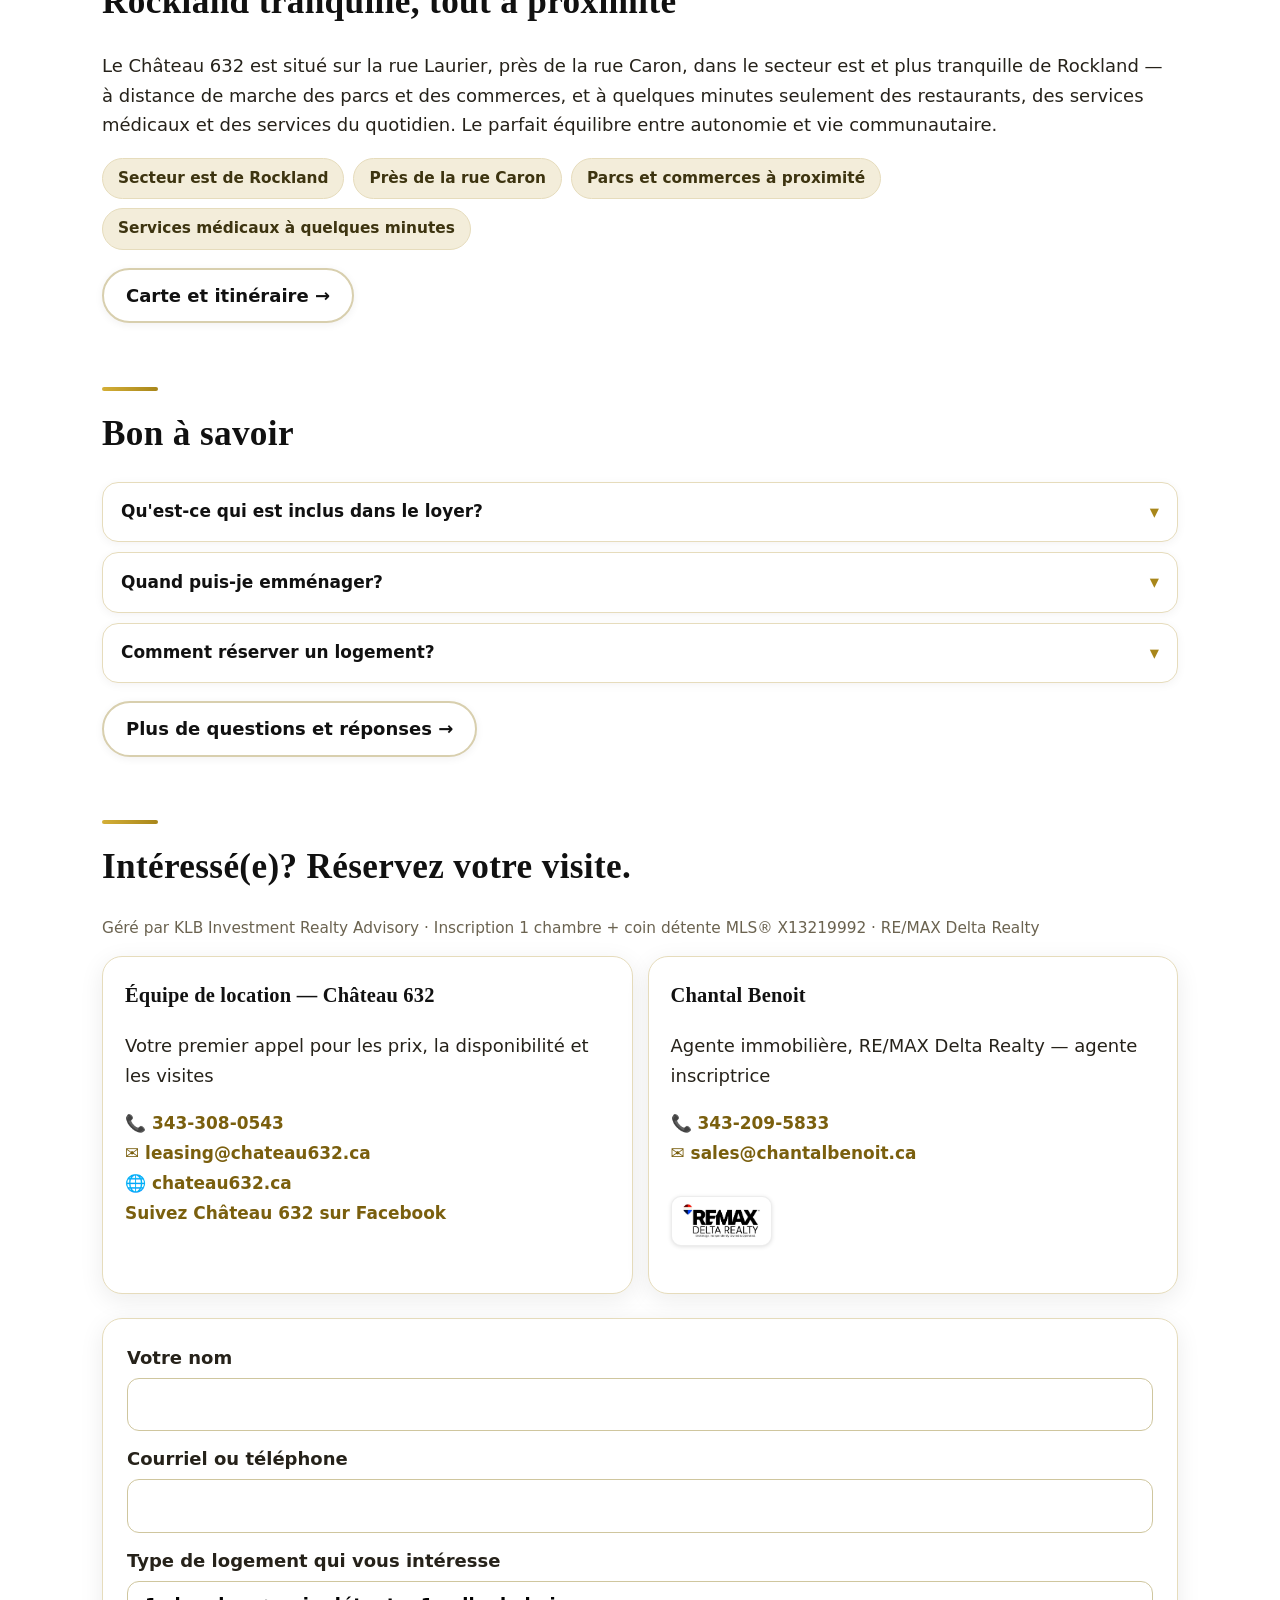
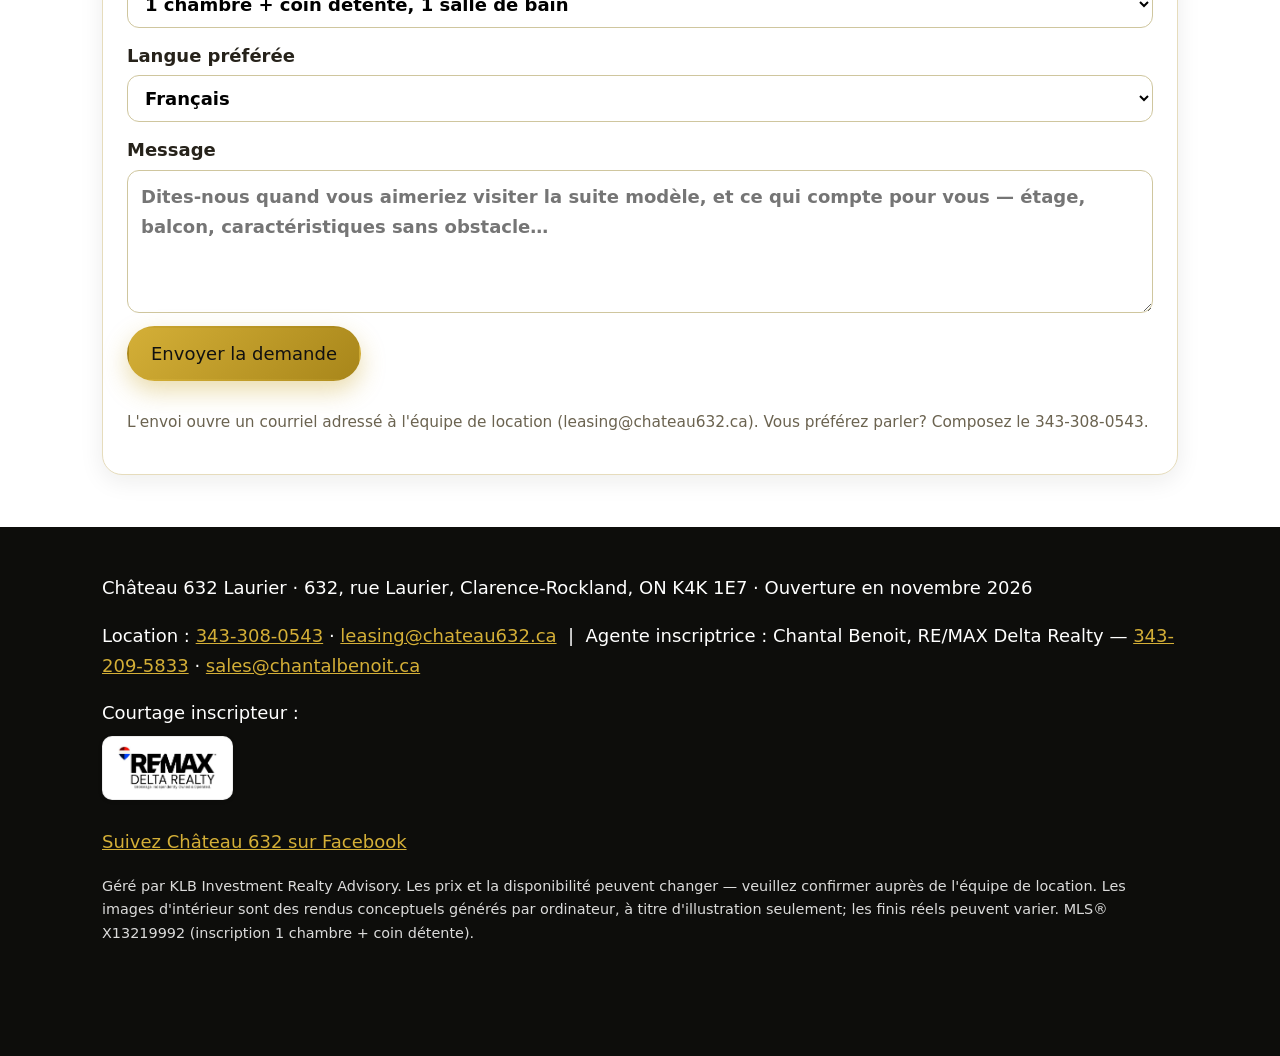
==== commit 8d3b3a22: "Château 632 site v7 — furniture-only slider styles + 45% reserved" ====
--- a/fr/index.html
+++ b/fr/index.html
@@ -14,7 +14,7 @@
 <link rel="icon" href="../assets/favicon.svg" type="image/svg+xml">
 <meta property="og:type" content="website">
 <meta property="og:title" content="Château 632 Laurier — Appartements 55 ans et plus à louer à Rockland, ON">
-<meta property="og:description" content="Nouveau milieu de vie pour adultes, d'inspiration hôtelière, à Clarence-Rockland. Logements disponibles à partir de 2 495 $/mois — tout inclus. Ouverture en novembre 2026 — déjà 35 % réservés.">
+<meta property="og:description" content="Nouveau milieu de vie pour adultes, d'inspiration hôtelière, à Clarence-Rockland. Logements disponibles à partir de 2 495 $/mois — tout inclus. Ouverture en novembre 2026 — déjà 45 % réservés.">
 <meta property="og:image" content="https://rockland-rentals.github.io/chateau-632-laurier/assets/img/hero.jpg">
 <meta property="og:url" content="https://rockland-rentals.github.io/chateau-632-laurier/fr/">
 <link rel="preload" as="image" href="../assets/img/hero.jpg">
@@ -33,7 +33,7 @@
     </nav>
   </div>
 </header>
-<div class="leasebar">Maintenant à louer — Ouverture en novembre 2026 · 35 % réservés · <a href="#contact">Réservez une visite →</a></div>
+<div class="leasebar">Maintenant à louer — Ouverture en novembre 2026 · 45 % réservés · <a href="#contact">Réservez une visite →</a></div>
 <div class="openhouse"><strong>Portes ouvertes :</strong> le dimanche 1er novembre 2026, de 14 h à 16 h — 632, rue Laurier, Rockland. Venez voir la suite modèle en personne.</div>
 
 <section class="hero">
@@ -52,10 +52,10 @@
       <a class="btn" href="#vision">Imaginez votre suite</a>
       <a class="btn" href="https://chateau632.ca" target="_blank" rel="noopener">Site officiel — chateau632.ca</a>
     </div>
-    <p class="note">Une toute nouvelle communauté de vie pour adultes, d'inspiration hôtelière, dans le secteur est et tranquille de Rockland — et la suite modèle est maintenant ouverte aux visites. Déjà 35 % des logements sont réservés. Les loyers indiqués sont ceux publiés dans les dépliants du projet et les inscriptions MLS®; confirmez la disponibilité actuelle auprès de l'équipe de location.</p>
+    <p class="note">Une toute nouvelle communauté de vie pour adultes, d'inspiration hôtelière, dans le secteur est et tranquille de Rockland — et la suite modèle est maintenant ouverte aux visites. Déjà 45 % des logements sont réservés. Les loyers indiqués sont ceux publiés dans les dépliants du projet et les inscriptions MLS®; confirmez la disponibilité actuelle auprès de l'équipe de location.</p>
     <div class="reserved">
-      <div class="reserved-top"><strong>Déjà 35 % réservés</strong><span>35 %</span></div>
-      <div class="reserved-bar" role="img" aria-label="35 pour cent des logements déjà réservés"><div class="reserved-fill"></div></div>
+      <div class="reserved-top"><strong>Déjà 45 % réservés</strong><span>45 %</span></div>
+      <div class="reserved-bar" role="img" aria-label="45 pour cent des logements déjà réservés"><div class="reserved-fill"></div></div>
       <p>Les logements se réservent dès maintenant — ne tardez pas à réserver le vôtre.</p>
     </div>
   </div>
@@ -91,19 +91,19 @@
 
   <section id="vision" class="concepts">
     <h2>Imaginez votre suite</h2>
-    <p>Chaque logement commence comme une toile lumineuse et moderne — mais votre chez-vous devrait vous ressembler. <strong>Faites glisser le curseur sur chaque image</strong> pour comparer le concept publié avec un second style pour la même pièce, et imaginez celui qui vous ressemble le plus.</p>
+    <p>Chaque logement commence comme une toile lumineuse et moderne — mais votre chez-vous devrait vous ressembler. <strong>Faites glisser le curseur sur chaque image</strong> pour comparer le concept publié avec un second style pour la même pièce — les armoires, les finis et l'aménagement restent exactement les mêmes; seuls les meubles et la décoration changent — et imaginez celui qui vous ressemble le plus.</p>
     <div class="compare-grid">
       <figure>
-        <div class="compare"><img src="../assets/img/living-room.jpg" alt="Rendu conceptuel du salon dans un style lumineux et moderne"><img class="cmp-top" src="../assets/img/living-room-alt.jpg" alt="Visualisation de style : le même salon dans un style chaleureux et douillet, en soirée"><span class="cmp-label left">Concept · Lumineux et moderne</span><span class="cmp-label right">Concept · Chaleureux et douillet</span><input type="range" min="0" max="100" value="50" aria-label="Glissez pour comparer le salon dans les styles lumineux et moderne, et chaleureux et douillet"></div>
+        <div class="compare"><img src="../assets/img/living-room.jpg" alt="Rendu conceptuel du salon dans un style lumineux et moderne"><img class="cmp-top" src="../assets/img/living-room-alt2.jpg" alt="Visualisation de style : le même salon dans un style chaleureux et douillet, en soirée"><span class="cmp-label left">Concept · Lumineux et moderne</span><span class="cmp-label right">Concept · Chaleureux et douillet</span><input type="range" min="0" max="100" value="50" aria-label="Glissez pour comparer le salon dans les styles lumineux et moderne, et chaleureux et douillet"></div>
         <figcaption>Le salon, de deux façons — lumineux et moderne, ou chaleureux et douillet en soirée</figcaption>
       </figure>
       <figure>
-        <div class="compare"><img src="../assets/img/bedroom.jpg" alt="Rendu conceptuel de la chambre dans un style lumineux et moderne"><img class="cmp-top" src="../assets/img/bedroom-alt.jpg" alt="Visualisation de style : la même chambre dans un style doux et classique"><span class="cmp-label left">Concept · Lumineux et moderne</span><span class="cmp-label right">Concept · Doux et classique</span><input type="range" min="0" max="100" value="50" aria-label="Glissez pour comparer la chambre dans les styles lumineux et moderne, et doux et classique"></div>
+        <div class="compare"><img src="../assets/img/bedroom.jpg" alt="Rendu conceptuel de la chambre dans un style lumineux et moderne"><img class="cmp-top" src="../assets/img/bedroom-alt2.jpg" alt="Visualisation de style : la même chambre dans un style doux et classique"><span class="cmp-label left">Concept · Lumineux et moderne</span><span class="cmp-label right">Concept · Doux et classique</span><input type="range" min="0" max="100" value="50" aria-label="Glissez pour comparer la chambre dans les styles lumineux et moderne, et doux et classique"></div>
         <figcaption>La chambre, de deux façons — lumineuse et moderne, ou douce et classique</figcaption>
       </figure>
       <figure>
-        <div class="compare"><img src="../assets/img/kitchen.jpg" alt="Rendu conceptuel de la cuisine dans un style lumineux et moderne"><img class="cmp-top" src="../assets/img/kitchen-alt.jpg" alt="Visualisation de style : la même cuisine dans des tons de bois chaleureux"><span class="cmp-label left">Concept · Lumineux et moderne</span><span class="cmp-label right">Concept · Tons de bois chaleureux</span><input type="range" min="0" max="100" value="50" aria-label="Glissez pour comparer la cuisine dans les styles lumineux et moderne, et tons de bois chaleureux"></div>
-        <figcaption>La cuisine, de deux façons — lumineuse et moderne, ou tons de bois chaleureux</figcaption>
+        <div class="compare"><img src="../assets/img/kitchen.jpg" alt="Rendu conceptuel de la cuisine dans un style lumineux et moderne"><img class="cmp-top" src="../assets/img/kitchen-alt2.jpg" alt="Visualisation de style : la même cuisine dans des accents chaleureux et conviviaux"><span class="cmp-label left">Concept · Lumineux et moderne</span><span class="cmp-label right">Concept · Accents chaleureux et conviviaux</span><input type="range" min="0" max="100" value="50" aria-label="Glissez pour comparer la cuisine dans les styles lumineux et moderne, et accents chaleureux et conviviaux"></div>
+        <figcaption>La cuisine, de deux façons — lumineuse et moderne, ou accents chaleureux et conviviaux</figcaption>
       </figure>
     </div>
     <p class="note">Visualisations de style seulement, pour vous aider à imaginer les possibilités : les deux côtés de chaque curseur sont des concepts, et non des photographies, et les finis réels des logements terminés peuvent varier.</p>
@@ -173,7 +173,7 @@
   <section id="faq-apercu" class="faq">
     <h2>Bon à savoir</h2>
     <details><summary>Qu'est-ce qui est inclus dans le loyer?</summary><p>Le chauffage, l'électricité et l'eau sont inclus dans le loyer de chaque logement, et le déneigement et l'entretien de la pelouse le sont aussi. Le stationnement et le rangement sont disponibles — demandez les prix actuels à l'équipe de location.</p></details>
-    <details><summary>Quand puis-je emménager?</summary><p>Le Château 632 ouvre en novembre 2026, et les réservations sont en cours — déjà 35 % des logements sont réservés. La suite modèle est ouverte aux visites.</p></details>
+    <details><summary>Quand puis-je emménager?</summary><p>Le Château 632 ouvre en novembre 2026, et les réservations sont en cours — déjà 45 % des logements sont réservés. La suite modèle est ouverte aux visites.</p></details>
     <details><summary>Comment réserver un logement?</summary><p>Appelez l'équipe de location au <a href="tel:+13433080543">343-308-0543</a> ou écrivez à <a href="mailto:leasing@chateau632.ca">leasing@chateau632.ca</a> pour réserver une visite et choisir votre logement.</p></details>
     <p><a class="btn" href="details.html#faq">Plus de questions et réponses →</a></p>
   </section>
--- a/assets/style.css
+++ b/assets/style.css
@@ -140,6 +140,11 @@
 footer{background:#0d0d0b;color:#fff;margin-top:52px;padding:28px 0 96px}
 footer a{color:var(--goldbright)}
 footer .small{opacity:.85}
+.brokerage{display:inline-block;background:#fff;border:1px solid rgba(0,0,0,.07);border-radius:10px;padding:8px 14px;margin-top:8px;line-height:0;box-shadow:0 1px 4px rgba(0,0,0,.12)}
+.brokerage img{height:46px;width:auto;display:block}
+.brokerage.sm{padding:6px 10px;margin:10px 0 0}
+.brokerage.sm img{height:36px}
+@media(max-width:700px){.brokerage img{height:38px}.brokerage.sm img{height:32px}}
 .callbar{position:fixed;left:0;right:0;bottom:0;background:rgba(255,255,255,.97);border-top:1px solid #ddd;display:none;z-index:30;box-shadow:0 -4px 16px rgba(0,0,0,.1)}
 .callbar a{flex:1;text-align:center;padding:14px 4px;font-weight:800;color:#7a5f0e;text-decoration:none;border-right:1px solid #eee}
 .callbar a:first-child{background:var(--black);color:var(--goldbright)}
